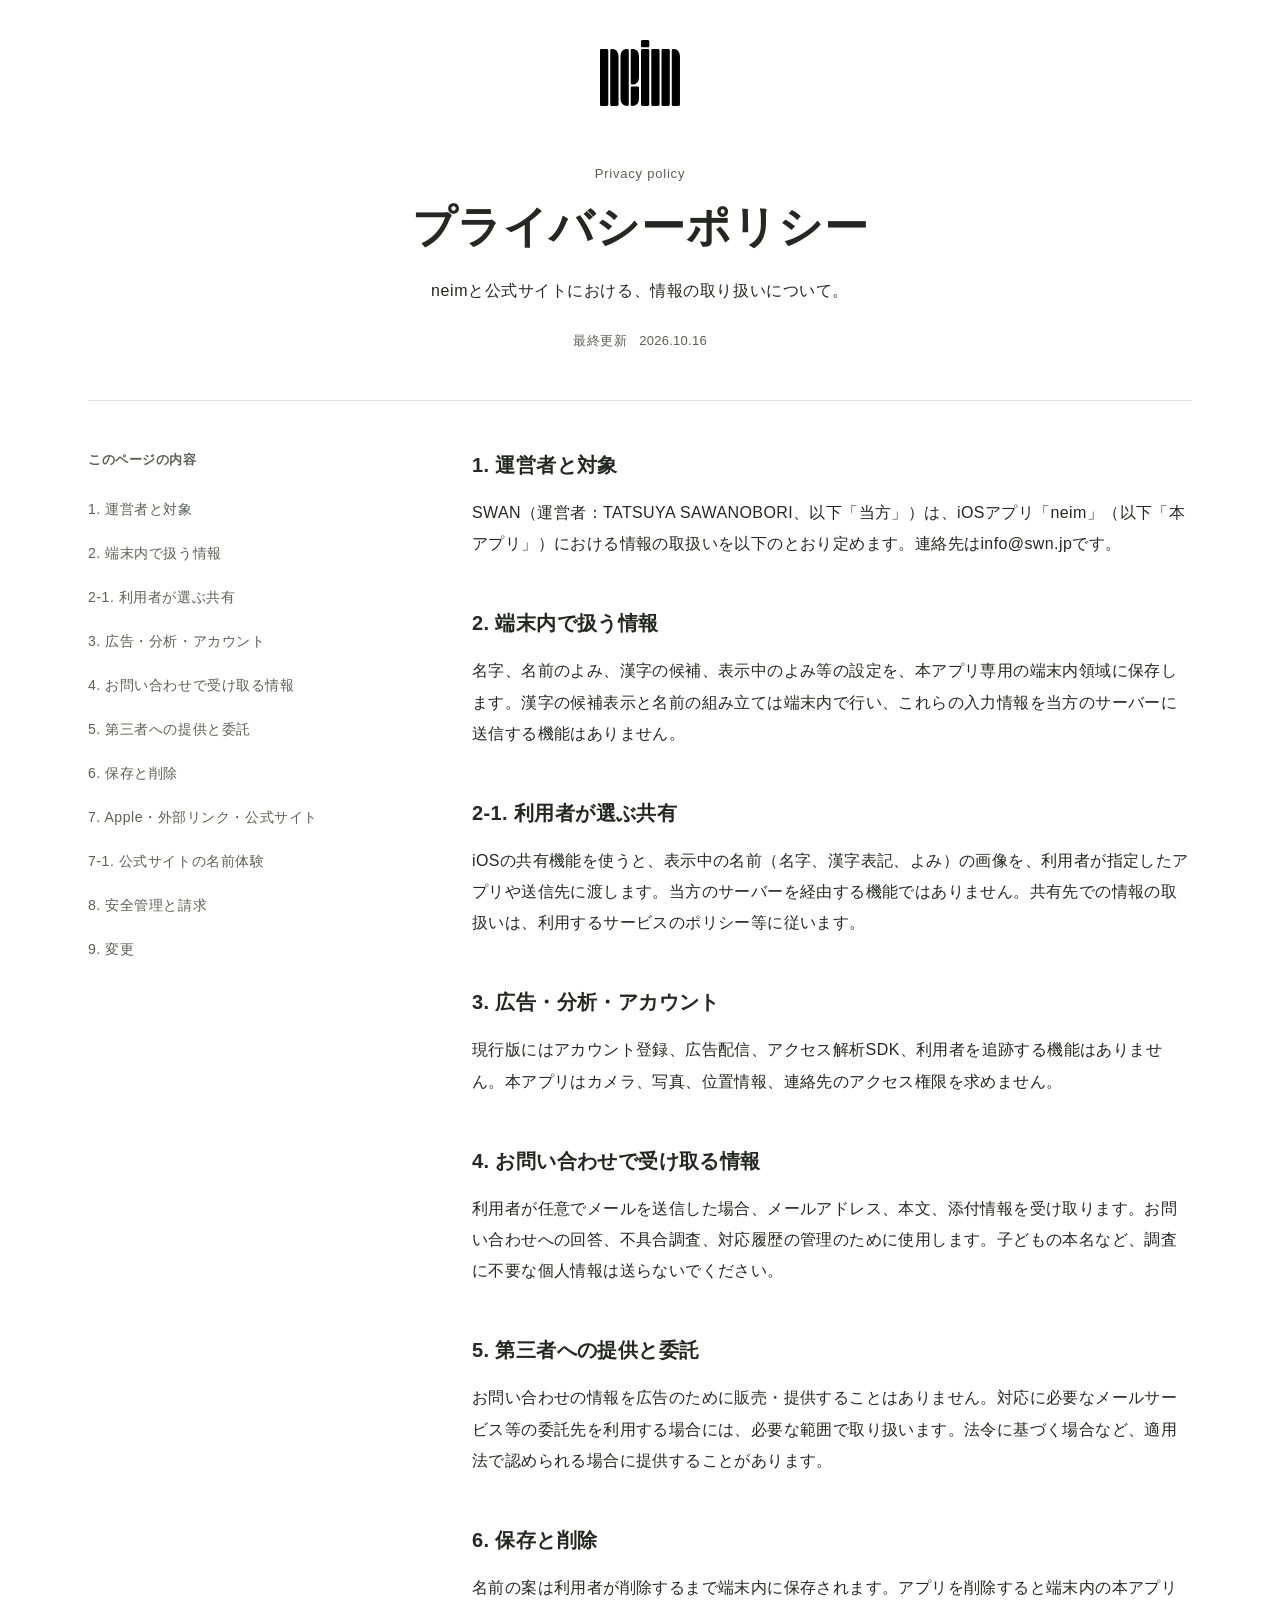
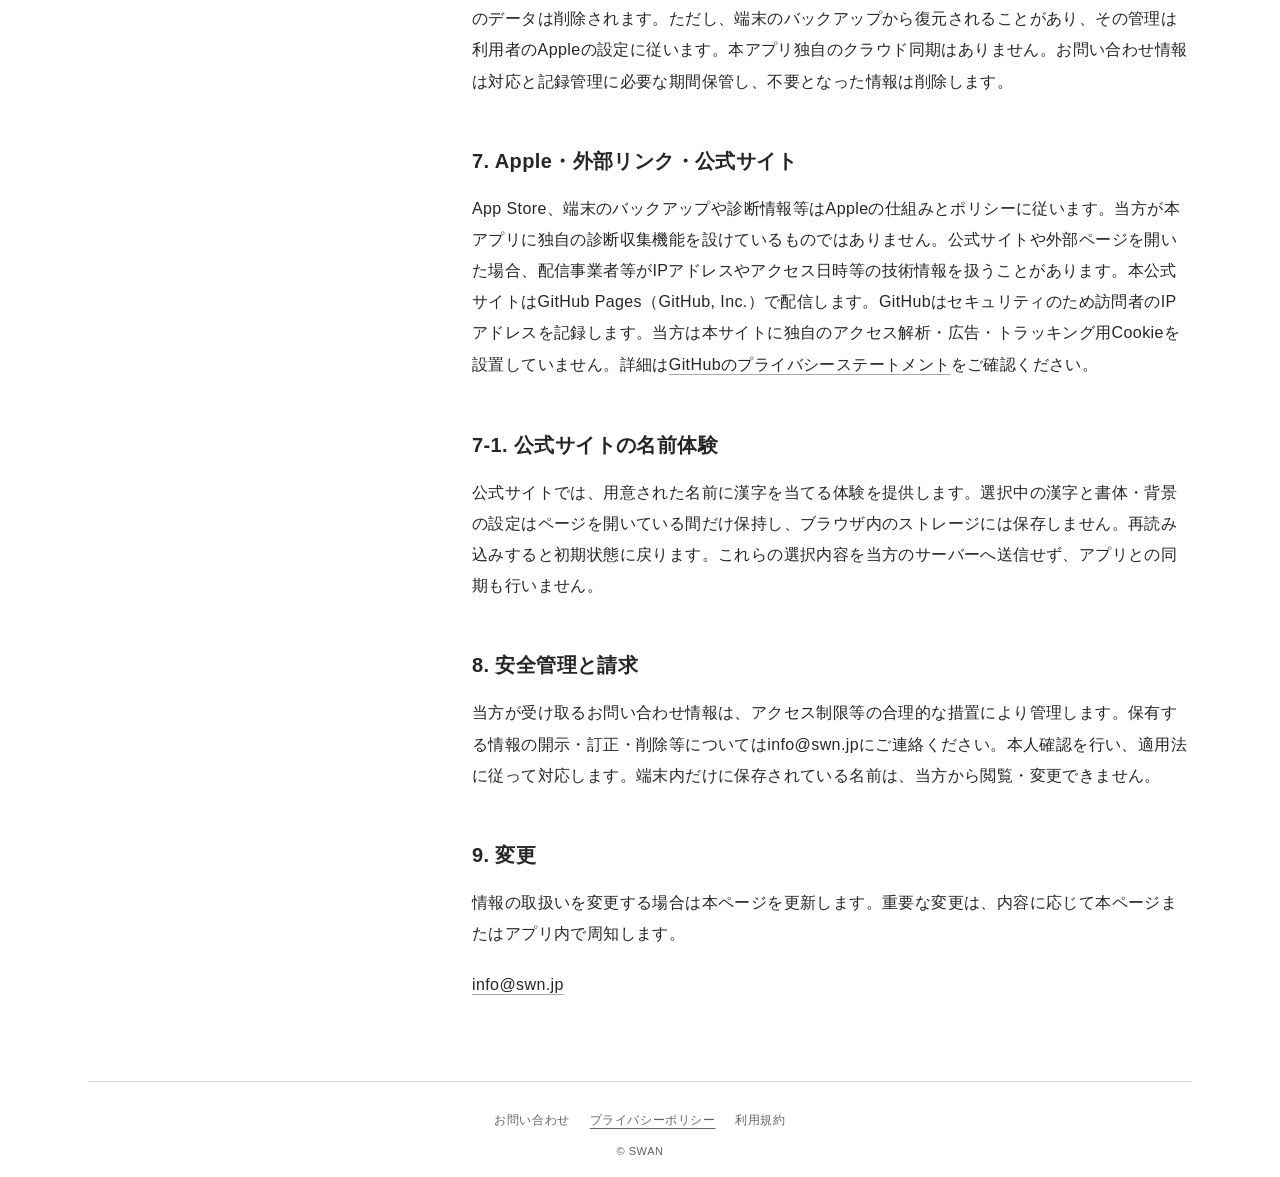
==== privacy/index.html @ 334d3fa2 "Add og:url and og:site_name" ====
<!DOCTYPE html><html lang="ja"> <head><meta charset="utf-8"><meta name="viewport" content="width=device-width, initial-scale=1, viewport-fit=cover"><meta name="theme-color" content="#fff"><meta name="description" content="neimと公式サイトにおける、情報の取り扱いについて。"><meta property="og:title" content="プライバシーポリシー ・ neim"><meta property="og:description" content="neimと公式サイトにおける、情報の取り扱いについて。"><meta property="og:image" content="https://neim.swn.jp/ogp/neim-gradient-20261016-v2.png"><meta property="og:type" content="website"><meta property="og:url" content="https://neim.swn.jp/privacy/"><meta property="og:site_name" content="neim"><meta property="og:image:width" content="1200"><meta property="og:image:height" content="630"><meta property="og:image:alt" content="neim アイコン"><meta name="twitter:card" content="summary_large_image"><meta name="twitter:title" content="プライバシーポリシー ・ neim"><meta name="twitter:description" content="neimと公式サイトにおける、情報の取り扱いについて。"><meta name="twitter:image" content="https://neim.swn.jp/ogp/neim-gradient-20261016-v2.png"><link rel="icon" href="/icons/neim-black-favicon-32.png" type="image/png"><link rel="icon" href="/icons/neim.svg" type="image/svg+xml"><link rel="apple-touch-icon" href="/icons/neim-black-apple-touch-180.png"><link rel="canonical" href="https://neim.swn.jp/privacy/"><title>プライバシーポリシー ・ neim</title><link rel="stylesheet" href="/_astro/Base._KjIJRC7.css"><link rel="stylesheet" href="/_astro/Legal.slyPzhbi.css"></head> <body> <header class="site-header" data-astro-cid-os773jta> <a class="brand" href="/" aria-label="neim ホーム" data-astro-cid-os773jta> <img src="/icons/neim.svg" alt="" width="809" height="662" data-astro-cid-os773jta> </a>  </header> <script type="module">const e=document.querySelector("[data-site-menu]");if(e){let i=function(){r++,n?.cancel(),a=!1,e.open=!0,l()||(n=s.animate([{opacity:0,transform:"translateY(-6px)"},{opacity:1,transform:"translateY(0)"}],{duration:160,easing:"cubic-bezier(.42,0,.58,1)"}))};const c=e.querySelector("summary"),s=e.querySelector(".menu-links"),l=()=>matchMedia("(prefers-reduced-motion: reduce)").matches;let r=0,n=null,a=!1;async function o(t=!1){if(!e.open||a)return;const u=++r;if(a=!0,n?.cancel(),l()||(n=s.animate([{opacity:1,transform:"translateY(0)"},{opacity:0,transform:"translateY(-6px)"}],{duration:160,easing:"cubic-bezier(.42,0,.58,1)",fill:"forwards"}),await n.finished.catch(()=>{})),u!==r)return;const f=t&&e.contains(document.activeElement);e.open=!1,n?.cancel(),n=null,a=!1,f&&c.focus({preventScroll:!0})}c.addEventListener("click",t=>{t.preventDefault(),e.open&&!a?o():i()}),document.addEventListener("pointerdown",t=>{e.contains(t.target)||o()}),document.addEventListener("keydown",t=>{t.key==="Escape"&&e.open&&(t.preventDefault(),o(!0))}),e.addEventListener("focusout",t=>{t.relatedTarget&&!e.contains(t.relatedTarget)&&o()});const d=()=>{location.hash==="#contact"&&i()};d(),window.addEventListener("hashchange",d)}</script>  <main class="document-page" id="page-top" data-astro-cid-sxdiwdj4> <header class="document-heading" data-astro-cid-sxdiwdj4> <p class="page-label" lang="en" data-astro-cid-sxdiwdj4>Privacy policy</p> <h1 data-astro-cid-sxdiwdj4>プライバシーポリシー</h1> <p class="document-description" data-astro-cid-sxdiwdj4>neimと公式サイトにおける、情報の取り扱いについて。</p> <p class="document-date" data-astro-cid-sxdiwdj4>最終更新 <time datetime="2026-10-16" data-astro-cid-sxdiwdj4>2026.10.16</time></p> </header> <div class="document-layout" data-astro-cid-sxdiwdj4> <aside class="desktop-index" data-astro-cid-sxdiwdj4> <nav aria-label="このページの目次" data-astro-cid-sxdiwdj4> <p class="index-label" data-astro-cid-sxdiwdj4>このページの内容</p> <ol data-astro-cid-sxdiwdj4><li data-astro-cid-sxdiwdj4><a href="#section-1" data-astro-cid-sxdiwdj4>1. 運営者と対象</a></li><li data-astro-cid-sxdiwdj4><a href="#section-2" data-astro-cid-sxdiwdj4>2. 端末内で扱う情報</a></li><li data-astro-cid-sxdiwdj4><a href="#section-3" data-astro-cid-sxdiwdj4>2-1. 利用者が選ぶ共有</a></li><li data-astro-cid-sxdiwdj4><a href="#section-4" data-astro-cid-sxdiwdj4>3. 広告・分析・アカウント</a></li><li data-astro-cid-sxdiwdj4><a href="#section-5" data-astro-cid-sxdiwdj4>4. お問い合わせで受け取る情報</a></li><li data-astro-cid-sxdiwdj4><a href="#section-6" data-astro-cid-sxdiwdj4>5. 第三者への提供と委託</a></li><li data-astro-cid-sxdiwdj4><a href="#section-7" data-astro-cid-sxdiwdj4>6. 保存と削除</a></li><li data-astro-cid-sxdiwdj4><a href="#section-8" data-astro-cid-sxdiwdj4>7. Apple・外部リンク・公式サイト</a></li><li data-astro-cid-sxdiwdj4><a href="#section-9" data-astro-cid-sxdiwdj4>7-1. 公式サイトの名前体験</a></li><li data-astro-cid-sxdiwdj4><a href="#section-10" data-astro-cid-sxdiwdj4>8. 安全管理と請求</a></li><li data-astro-cid-sxdiwdj4><a href="#section-11" data-astro-cid-sxdiwdj4>9. 変更</a></li></ol> </nav> </aside> <div class="document-reading" data-astro-cid-sxdiwdj4> <details class="mobile-index" data-astro-cid-sxdiwdj4> <summary data-astro-cid-sxdiwdj4>このページの内容<span aria-hidden="true" data-astro-cid-sxdiwdj4>＋</span></summary> <nav aria-label="このページの目次" data-astro-cid-sxdiwdj4><ol data-astro-cid-sxdiwdj4><li data-astro-cid-sxdiwdj4><a href="#section-1" data-astro-cid-sxdiwdj4>1. 運営者と対象</a></li><li data-astro-cid-sxdiwdj4><a href="#section-2" data-astro-cid-sxdiwdj4>2. 端末内で扱う情報</a></li><li data-astro-cid-sxdiwdj4><a href="#section-3" data-astro-cid-sxdiwdj4>2-1. 利用者が選ぶ共有</a></li><li data-astro-cid-sxdiwdj4><a href="#section-4" data-astro-cid-sxdiwdj4>3. 広告・分析・アカウント</a></li><li data-astro-cid-sxdiwdj4><a href="#section-5" data-astro-cid-sxdiwdj4>4. お問い合わせで受け取る情報</a></li><li data-astro-cid-sxdiwdj4><a href="#section-6" data-astro-cid-sxdiwdj4>5. 第三者への提供と委託</a></li><li data-astro-cid-sxdiwdj4><a href="#section-7" data-astro-cid-sxdiwdj4>6. 保存と削除</a></li><li data-astro-cid-sxdiwdj4><a href="#section-8" data-astro-cid-sxdiwdj4>7. Apple・外部リンク・公式サイト</a></li><li data-astro-cid-sxdiwdj4><a href="#section-9" data-astro-cid-sxdiwdj4>7-1. 公式サイトの名前体験</a></li><li data-astro-cid-sxdiwdj4><a href="#section-10" data-astro-cid-sxdiwdj4>8. 安全管理と請求</a></li><li data-astro-cid-sxdiwdj4><a href="#section-11" data-astro-cid-sxdiwdj4>9. 変更</a></li></ol></nav> </details> <article class="document-content" aria-label="プライバシーポリシー" data-astro-cid-sxdiwdj4> <h2 id="section-1">1. 運営者と対象</h2> <p>SWAN（運営者：TATSUYA SAWANOBORI、以下「当方」）は、iOSアプリ「neim」（以下「本アプリ」）における情報の取扱いを以下のとおり定めます。連絡先はinfo@swn.jpです。</p> <h2 id="section-2">2. 端末内で扱う情報</h2> <p>名字、名前のよみ、漢字の候補、表示中のよみ等の設定を、本アプリ専用の端末内領域に保存します。漢字の候補表示と名前の組み立ては端末内で行い、これらの入力情報を当方のサーバーに送信する機能はありません。</p> <h2 id="section-3">2-1. 利用者が選ぶ共有</h2> <p>iOSの共有機能を使うと、表示中の名前（名字、漢字表記、よみ）の画像を、利用者が指定したアプリや送信先に渡します。当方のサーバーを経由する機能ではありません。共有先での情報の取扱いは、利用するサービスのポリシー等に従います。</p> <h2 id="section-4">3. 広告・分析・アカウント</h2> <p>現行版にはアカウント登録、広告配信、アクセス解析SDK、利用者を追跡する機能はありません。本アプリはカメラ、写真、位置情報、連絡先のアクセス権限を求めません。</p> <h2 id="section-5">4. お問い合わせで受け取る情報</h2> <p>利用者が任意でメールを送信した場合、メールアドレス、本文、添付情報を受け取ります。お問い合わせへの回答、不具合調査、対応履歴の管理のために使用します。子どもの本名など、調査に不要な個人情報は送らないでください。</p> <h2 id="section-6">5. 第三者への提供と委託</h2> <p>お問い合わせの情報を広告のために販売・提供することはありません。対応に必要なメールサービス等の委託先を利用する場合には、必要な範囲で取り扱います。法令に基づく場合など、適用法で認められる場合に提供することがあります。</p> <h2 id="section-7">6. 保存と削除</h2> <p>名前の案は利用者が削除するまで端末内に保存されます。アプリを削除すると端末内の本アプリのデータは削除されます。ただし、端末のバックアップから復元されることがあり、その管理は利用者のAppleの設定に従います。本アプリ独自のクラウド同期はありません。お問い合わせ情報は対応と記録管理に必要な期間保管し、不要となった情報は削除します。</p> <h2 id="section-8">7. Apple・外部リンク・公式サイト</h2> <p>App Store、端末のバックアップや診断情報等はAppleの仕組みとポリシーに従います。当方が本アプリに独自の診断収集機能を設けているものではありません。公式サイトや外部ページを開いた場合、配信事業者等がIPアドレスやアクセス日時等の技術情報を扱うことがあります。本公式サイトはGitHub Pages（GitHub, Inc.）で配信します。GitHubはセキュリティのため訪問者のIPアドレスを記録します。当方は本サイトに独自のアクセス解析・広告・トラッキング用Cookieを設置していません。詳細は<a href="https://docs.github.com/en/site-policy/privacy-policies/github-general-privacy-statement">GitHubのプライバシーステートメント</a>をご確認ください。</p> <h2 id="section-9">7-1. 公式サイトの名前体験</h2> <p>公式サイトでは、用意された名前に漢字を当てる体験を提供します。選択中の漢字と書体・背景の設定はページを開いている間だけ保持し、ブラウザ内のストレージには保存しません。再読み込みすると初期状態に戻ります。これらの選択内容を当方のサーバーへ送信せず、アプリとの同期も行いません。</p> <h2 id="section-10">8. 安全管理と請求</h2> <p>当方が受け取るお問い合わせ情報は、アクセス制限等の合理的な措置により管理します。保有する情報の開示・訂正・削除等についてはinfo@swn.jpにご連絡ください。本人確認を行い、適用法に従って対応します。端末内だけに保存されている名前は、当方から閲覧・変更できません。</p> <h2 id="section-11">9. 変更</h2> <p>情報の取扱いを変更する場合は本ページを更新します。重要な変更は、内容に応じて本ページまたはアプリ内で周知します。</p> <p><a href="mailto:info@swn.jp">info@swn.jp</a></p> </article> </div> </div> </main>  <footer class="site-footer" data-astro-cid-3jjl35kl><nav aria-label="サイト情報" data-astro-cid-3jjl35kl><a id="contact" href="mailto:info@swn.jp?subject=neim" data-astro-cid-3jjl35kl>お問い合わせ</a><a href="/privacy/" aria-current="page" data-astro-cid-3jjl35kl>プライバシーポリシー</a><a href="/terms/" data-astro-cid-3jjl35kl>利用規約</a></nav><p data-astro-cid-3jjl35kl>© SWAN</p></footer> </body></html>
---- _astro/Base._KjIJRC7.css ----
:root{--ink: #242723;--ink-soft: #242723;--ink-light: #62655e;--line: #898d82;--line-soft: #dedfd5;--paper: #fff;--paper-2: #eef2ff;--paper-3: #e3e6ef;--accent-red: #414e3d;--font-jp: "Hiragino Sans", "Yu Gothic", Meiryo, sans-serif;--font-mono: ui-monospace, "SFMono-Regular", Menlo, Consolas, monospace;--space-xs: 6px;--space-sm: 10px;--space-md: 14px;--space-lg: 20px;--space-xl: 28px;--radius-sm: 8px;--radius-card: 24px;--radius-sheet: 24px;--border-hard: 1px;--border-soft: 1px;--tracking-jp: .035em;--tracking-jp-l: .2em}*{box-sizing:border-box}html{--app-height: 100vh;--safe-top: env(safe-area-inset-top, 0px);--safe-bottom: env(safe-area-inset-bottom, 0px);--safe-left: env(safe-area-inset-left, 0px);--safe-right: env(safe-area-inset-right, 0px);font-family:var(--font-jp);color:var(--ink);background:var(--paper);-webkit-font-smoothing:antialiased;-moz-osx-font-smoothing:grayscale}@supports (height:100svh){html{--app-height:100svh}}@supports (height:100dvh){html{--app-height:100dvh}}html:has(.name-experience){background:var(--najimu-background,#fff) fixed;background-color:var(--najimu-base,#fff)}body:has(.name-experience){background-color:var(--najimu-base,#fff)}html:has(.document-page){background:#fff}body:has(.document-page){padding:var(--safe-top) var(--safe-right) var(--safe-bottom) var(--safe-left)}body{margin:0;line-height:1.7;letter-spacing:var(--tracking-jp)}a{color:var(--ink);text-decoration:none;border-bottom:1px solid var(--line-soft)}a:hover{border-bottom-color:var(--accent-red)}h1,h2,h3{font-weight:700;letter-spacing:var(--tracking-jp);margin:0 0 var(--space-md)}img{max-width:100%;height:auto;display:block}.container{max-width:1184px;margin:0 auto;padding:var(--space-xl) 40px}.container-narrow{max-width:680px}.jp-vertical{writing-mode:vertical-rl;letter-spacing:var(--tracking-jp-l);color:var(--accent-red)}:focus-visible{outline:2px solid var(--accent-red);outline-offset:4px}@media(prefers-reduced-motion:reduce){*,*:before,*:after{animation:none!important;transition:none!important}}button{-webkit-tap-highlight-color:transparent}a:hover{color:var(--accent-red)}.sr-only{position:absolute;width:1px;height:1px;padding:0;margin:-1px;overflow:hidden;clip-path:inset(50%);white-space:nowrap;border:0}@media(max-width:700px){.container{padding-inline:24px}}body:has(.name-experience[data-inverted=true]) .site-header a,body:has(.name-experience[data-inverted=true]) .site-header .support{color:#fff}body:has(.name-experience[data-inverted=true]) .site-header .brand img{filter:invert(1)}.site-header[data-astro-cid-os773jta]{display:flex;justify-content:center;padding:calc(22px + var(--safe-top)) max(24px,var(--safe-right)) 18px max(24px,var(--safe-left))}.brand[data-astro-cid-os773jta]{display:flex;align-items:center;justify-content:center;min-width:80px;min-height:66px;border:0;transition:opacity .16s cubic-bezier(.42,0,.58,1)}@media(hover:hover)and (pointer:fine){.brand[data-astro-cid-os773jta]:hover{opacity:.65}}.brand[data-astro-cid-os773jta]:active{opacity:.5}.brand[data-astro-cid-os773jta] img[data-astro-cid-os773jta]{display:block;width:80px;height:auto;transition:filter .5s cubic-bezier(.42,0,.58,1)}.site-menu[data-astro-cid-os773jta]{position:absolute;top:calc(32px + var(--safe-top));right:max(24px,var(--safe-right));z-index:1}summary[data-astro-cid-os773jta]{display:flex;justify-content:center;align-items:center;width:44px;height:44px;border:0;border-radius:50%;list-style:none;cursor:pointer;color:#000;background:transparent;-webkit-tap-highlight-color:transparent;touch-action:manipulation;transition:background-color .16s cubic-bezier(.42,0,.58,1),color .16s cubic-bezier(.42,0,.58,1)}summary[data-astro-cid-os773jta]::-webkit-details-marker{display:none}.menu-icon[data-astro-cid-os773jta]{display:block;width:24px;height:24px;fill:currentColor;pointer-events:none}summary[data-astro-cid-os773jta]:focus-visible{outline:2px solid currentColor;outline-offset:3px}.menu-links[data-astro-cid-os773jta]{position:absolute;top:calc(100% + 8px);right:0;display:flex;flex-direction:column;width:min(272px,calc(100vw - 32px));padding:8px;border:1px solid #e8e8e8;border-radius:18px;color:#000;background:#fffffff5;box-shadow:0 8px 24px #0000000d;backdrop-filter:blur(16px)}.site-header[data-astro-cid-os773jta] .site-menu[data-astro-cid-os773jta] a[data-astro-cid-os773jta]{display:flex;align-items:center;min-height:48px;padding:10px 14px;border:0;border-radius:10px;color:#000;font-size:14px;white-space:nowrap;transition:background-color .16s cubic-bezier(.42,0,.58,1)}.menu-links[data-astro-cid-os773jta] a[data-astro-cid-os773jta]:focus-visible{outline:2px solid #000;outline-offset:0}@media(hover:hover)and (pointer:fine){summary[data-astro-cid-os773jta]:hover{background:color-mix(in srgb,currentColor 8%,transparent)}.menu-links[data-astro-cid-os773jta] a[data-astro-cid-os773jta]:hover{background:#00000008}}summary[data-astro-cid-os773jta]:active{background:color-mix(in srgb,currentColor 14%,transparent)}.menu-links[data-astro-cid-os773jta] a[data-astro-cid-os773jta]:active{background:#00000012}body:has(.name-experience[data-inverted=true]) summary[data-astro-cid-os773jta]{color:#fff}@media(prefers-reduced-motion:reduce){.brand[data-astro-cid-os773jta] img[data-astro-cid-os773jta]{transition:none}}@media(min-width:1100px)and (min-height:700px){.site-header[data-astro-cid-os773jta]{padding-top:calc(40px + var(--safe-top))}.site-menu[data-astro-cid-os773jta]{top:calc(50px + var(--safe-top));right:max(40px,var(--safe-right))}}@media(max-width:700px){.brand[data-astro-cid-os773jta] img[data-astro-cid-os773jta]{width:64px}}@media(max-width:700px){.site-header[data-astro-cid-os773jta]{padding-top:calc(18px + var(--safe-top));padding-bottom:14px}.site-menu[data-astro-cid-os773jta]{top:calc(28px + var(--safe-top));right:max(16px,var(--safe-right))}}.site-footer[data-astro-cid-3jjl35kl]{position:relative;padding:8px max(16px,var(--safe-right)) calc(12px + var(--safe-bottom)) max(16px,var(--safe-left));text-align:center}nav[data-astro-cid-3jjl35kl]{display:flex;justify-content:center;align-items:center;flex-wrap:wrap;gap:20px}a[data-astro-cid-3jjl35kl]{display:inline-flex;align-items:center;min-height:44px;border:0;color:var(--ink-light);font-size:12px;white-space:nowrap}a[data-astro-cid-3jjl35kl][aria-current=page]{text-decoration:underline;text-underline-offset:4px}a[data-astro-cid-3jjl35kl]{transition:opacity .16s cubic-bezier(.42,0,.58,1)}@media(hover:hover)and (pointer:fine){a[data-astro-cid-3jjl35kl]:hover{opacity:.65;text-decoration:underline;text-underline-offset:4px}}a[data-astro-cid-3jjl35kl]:active{opacity:.5}.site-footer[data-astro-cid-3jjl35kl]{width:min(1104px,calc(100% - 48px));margin-inline:auto;border-top:1px solid rgb(36 39 35 / .16);padding-block:16px calc(16px + var(--safe-bottom))}p[data-astro-cid-3jjl35kl]{margin:0;font-size:11px;color:var(--ink-light)}body:has(.name-experience[data-inverted=true]) a[data-astro-cid-3jjl35kl]{color:#fff}@media(max-width:700px){nav[data-astro-cid-3jjl35kl]{gap:16px}a[data-astro-cid-3jjl35kl]{font-size:11px}}
---- _astro/Legal.slyPzhbi.css ----
body:has(.document-page){background:#fff}.document-page[data-astro-cid-sxdiwdj4]{--document-line:rgb(36 39 35 / .16);--document-secondary:#5c5f58;width:min(1184px,100%);margin-inline:auto;padding-inline:40px}.document-page[data-astro-cid-sxdiwdj4]{padding-top:40px;padding-bottom:80px}.document-heading[data-astro-cid-sxdiwdj4]{text-align:center;padding-bottom:48px;border-bottom:1px solid var(--document-line)}a[data-astro-cid-sxdiwdj4]{cursor:pointer}.page-label[data-astro-cid-sxdiwdj4]{margin:0 0 12px;font-size:13px;line-height:1.5;letter-spacing:.06em;color:var(--document-secondary)}h1[data-astro-cid-sxdiwdj4]{margin:0;font-size:clamp(20px,5.7vw,44px);line-height:1.4;letter-spacing:.02em;white-space:nowrap}.document-description[data-astro-cid-sxdiwdj4]{margin:20px 0 0;font-size:16px;line-height:1.8}.document-date[data-astro-cid-sxdiwdj4]{display:flex;justify-content:center;align-items:center;gap:12px;margin:24px 0 0;font-size:13px;color:var(--document-secondary)}.document-date[data-astro-cid-sxdiwdj4] time[data-astro-cid-sxdiwdj4]{font-variant-numeric:tabular-nums;letter-spacing:.02em}.document-layout[data-astro-cid-sxdiwdj4]{display:grid;grid-template-columns:minmax(190px,240px) minmax(0,720px);justify-content:space-between;column-gap:64px;padding-top:48px}.desktop-index[data-astro-cid-sxdiwdj4] nav[data-astro-cid-sxdiwdj4]{position:sticky;top:32px}.index-label[data-astro-cid-sxdiwdj4]{margin:0 0 16px;font-size:13px;font-weight:600;color:var(--document-secondary)}ol[data-astro-cid-sxdiwdj4]{padding:0;margin:0;list-style:none}.desktop-index[data-astro-cid-sxdiwdj4] a[data-astro-cid-sxdiwdj4]{display:flex;align-items:center;min-height:44px;padding-block:8px;border:0;font-size:14px;line-height:1.6;color:var(--document-secondary);transition:color .2s ease}.desktop-index[data-astro-cid-sxdiwdj4] a[data-astro-cid-sxdiwdj4]:hover{color:var(--ink);text-decoration:underline;text-underline-offset:5px}.mobile-index[data-astro-cid-sxdiwdj4]{display:none}.document-content[data-astro-cid-sxdiwdj4]{min-width:0;font-size:16px;line-height:1.95;letter-spacing:.025em;overflow-wrap:anywhere}.document-content[data-astro-cid-sxdiwdj4] h2{margin:48px 0 16px;font-size:20px;font-weight:650;line-height:1.6;scroll-margin-top:32px;letter-spacing:.02em}.document-content[data-astro-cid-sxdiwdj4]>h2:first-child,.document-content[data-astro-cid-sxdiwdj4]>div:first-child h2:first-child{margin-top:0}.document-content[data-astro-cid-sxdiwdj4] p{margin:0 0 20px}.document-content[data-astro-cid-sxdiwdj4] p:last-child{margin-bottom:0}.document-content[data-astro-cid-sxdiwdj4] a{text-decoration:underline;text-underline-offset:4px;text-decoration-color:#24272366;border:0;padding-block:12px;line-height:2;box-decoration-break:clone;-webkit-box-decoration-break:clone}.document-content[data-astro-cid-sxdiwdj4] a:hover{text-decoration-color:currentColor}.document-content[data-astro-cid-sxdiwdj4] ul{margin:16px 0 24px;padding-left:1.5em}.document-content[data-astro-cid-sxdiwdj4] li+li{margin-top:8px}@media(max-width:900px){.document-layout[data-astro-cid-sxdiwdj4]{grid-template-columns:minmax(150px,200px) minmax(0,1fr);column-gap:40px}}@media(max-width:700px){.document-page[data-astro-cid-sxdiwdj4]{padding-inline:24px}.document-page[data-astro-cid-sxdiwdj4]{padding-top:16px;padding-bottom:48px}.document-heading[data-astro-cid-sxdiwdj4]{padding-bottom:32px}.document-description[data-astro-cid-sxdiwdj4]{margin-top:16px}.document-date[data-astro-cid-sxdiwdj4]{margin-top:20px}.document-layout[data-astro-cid-sxdiwdj4]{display:block;padding-top:24px}.desktop-index[data-astro-cid-sxdiwdj4]{display:none}.mobile-index[data-astro-cid-sxdiwdj4]{display:block;border-bottom:1px solid var(--document-line);margin-bottom:32px;padding-bottom:8px}.mobile-index[data-astro-cid-sxdiwdj4] summary[data-astro-cid-sxdiwdj4]{display:flex;justify-content:space-between;align-items:center;gap:16px;min-height:48px;padding-bottom:8px;font-size:14px;font-weight:600;list-style:none;cursor:pointer}.mobile-index[data-astro-cid-sxdiwdj4] summary[data-astro-cid-sxdiwdj4]::-webkit-details-marker{display:none}.mobile-index[data-astro-cid-sxdiwdj4] summary[data-astro-cid-sxdiwdj4] span[data-astro-cid-sxdiwdj4]{font-size:20px;font-weight:400;transition:transform .24s cubic-bezier(.2,.8,.2,1)}.mobile-index[data-astro-cid-sxdiwdj4][open] summary[data-astro-cid-sxdiwdj4] span[data-astro-cid-sxdiwdj4]{transform:rotate(45deg)}.mobile-index[data-astro-cid-sxdiwdj4] nav[data-astro-cid-sxdiwdj4]{padding-bottom:12px}.mobile-index[data-astro-cid-sxdiwdj4] a[data-astro-cid-sxdiwdj4]{display:flex;align-items:center;min-height:44px;padding-block:8px;border:0;font-size:14px;line-height:1.6}.document-content[data-astro-cid-sxdiwdj4] h2{margin-top:36px;font-size:19px}}@media(prefers-reduced-motion:reduce){.mobile-index[data-astro-cid-sxdiwdj4] summary[data-astro-cid-sxdiwdj4] span[data-astro-cid-sxdiwdj4],.desktop-index[data-astro-cid-sxdiwdj4] a[data-astro-cid-sxdiwdj4]{transition:none}}
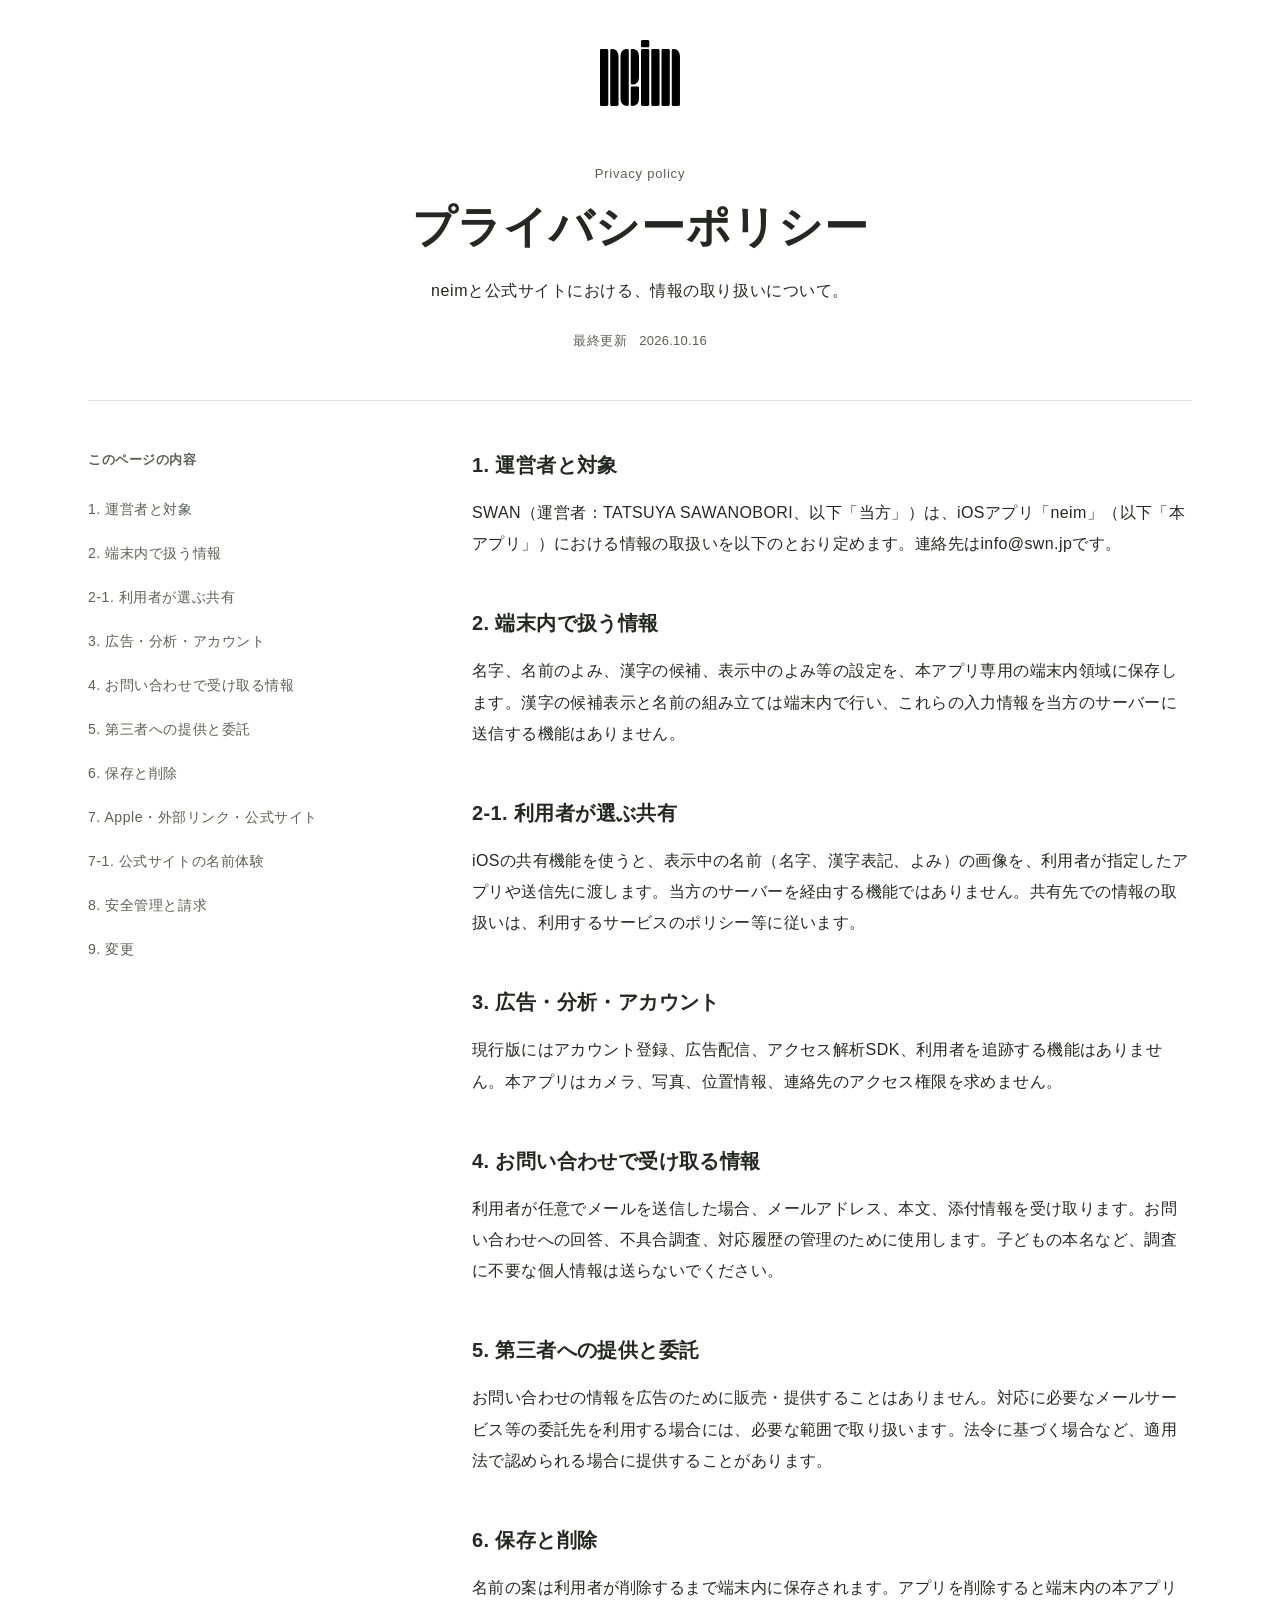
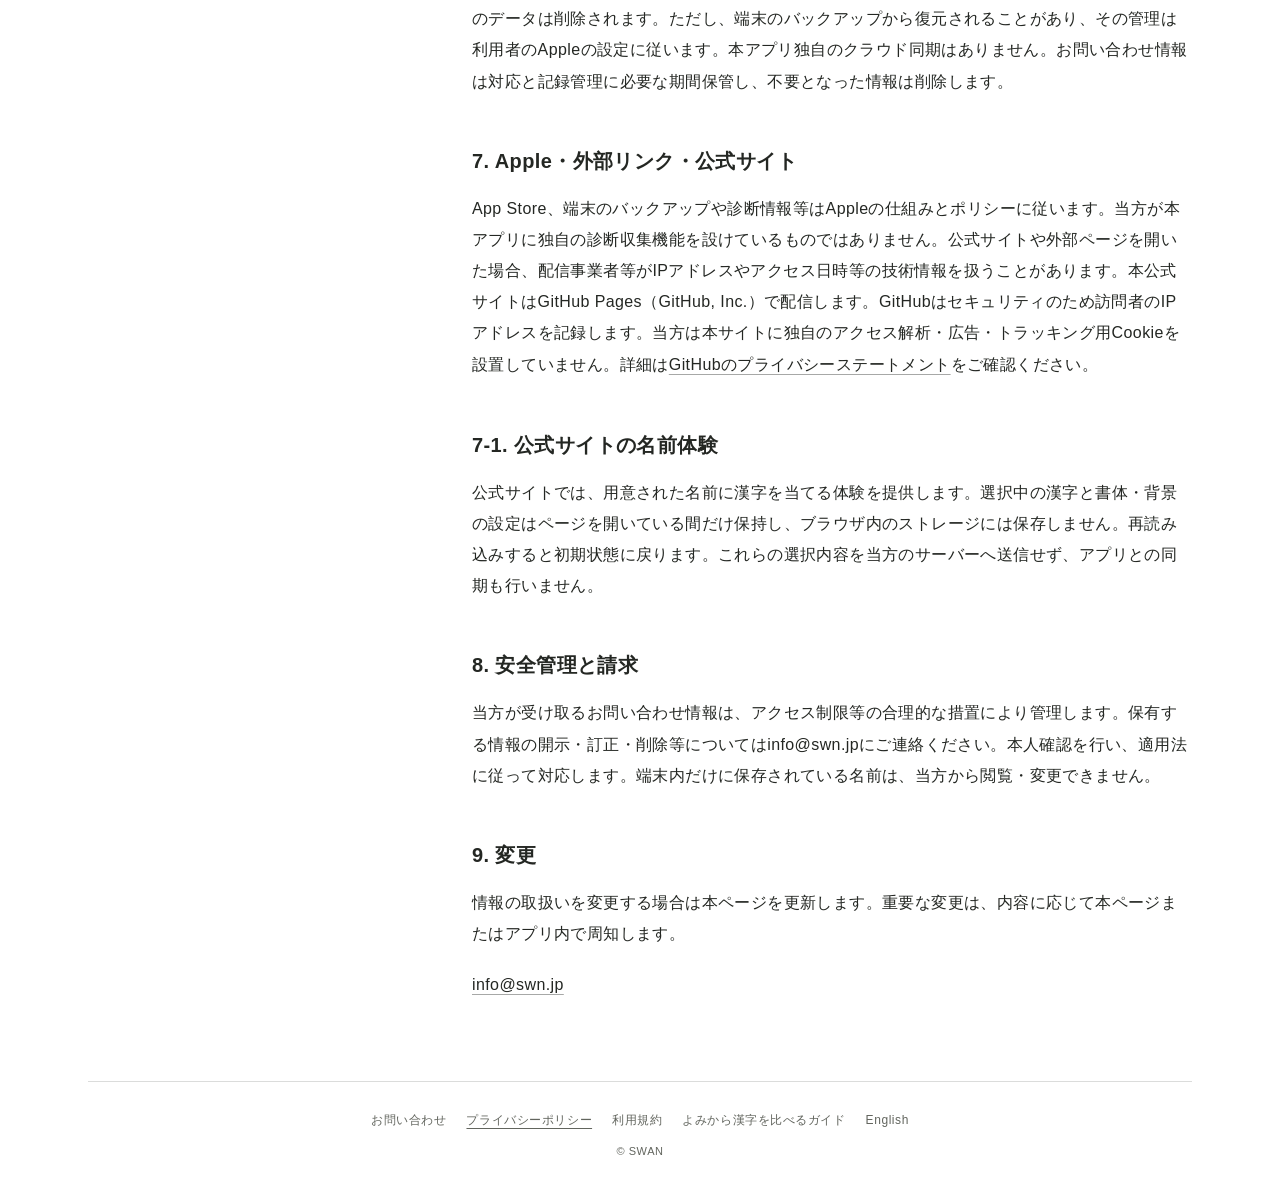
==== commit c7f0a3a2: "Add English site and bilingual kanji comparison guide" ====
--- a/privacy/index.html
+++ b/privacy/index.html
@@ -1 +1 @@
-<!DOCTYPE html><html lang="ja"> <head><meta charset="utf-8"><meta name="viewport" content="width=device-width, initial-scale=1, viewport-fit=cover"><meta name="theme-color" content="#fff"><meta name="description" content="neimと公式サイトにおける、情報の取り扱いについて。"><meta property="og:title" content="プライバシーポリシー ・ neim"><meta property="og:description" content="neimと公式サイトにおける、情報の取り扱いについて。"><meta property="og:image" content="https://neim.swn.jp/ogp/neim-gradient-20261016-v2.png"><meta property="og:type" content="website"><meta property="og:url" content="https://neim.swn.jp/privacy/"><meta property="og:site_name" content="neim"><meta property="og:image:width" content="1200"><meta property="og:image:height" content="630"><meta property="og:image:alt" content="neim アイコン"><meta name="twitter:card" content="summary_large_image"><meta name="twitter:title" content="プライバシーポリシー ・ neim"><meta name="twitter:description" content="neimと公式サイトにおける、情報の取り扱いについて。"><meta name="twitter:image" content="https://neim.swn.jp/ogp/neim-gradient-20261016-v2.png"><link rel="icon" href="/icons/neim-black-favicon-32.png" type="image/png"><link rel="icon" href="/icons/neim.svg" type="image/svg+xml"><link rel="apple-touch-icon" href="/icons/neim-black-apple-touch-180.png"><link rel="canonical" href="https://neim.swn.jp/privacy/"><title>プライバシーポリシー ・ neim</title><link rel="stylesheet" href="/_astro/Base._KjIJRC7.css"><link rel="stylesheet" href="/_astro/Legal.slyPzhbi.css"></head> <body> <header class="site-header" data-astro-cid-os773jta> <a class="brand" href="/" aria-label="neim ホーム" data-astro-cid-os773jta> <img src="/icons/neim.svg" alt="" width="809" height="662" data-astro-cid-os773jta> </a>  </header> <script type="module">const e=document.querySelector("[data-site-menu]");if(e){let i=function(){r++,n?.cancel(),a=!1,e.open=!0,l()||(n=s.animate([{opacity:0,transform:"translateY(-6px)"},{opacity:1,transform:"translateY(0)"}],{duration:160,easing:"cubic-bezier(.42,0,.58,1)"}))};const c=e.querySelector("summary"),s=e.querySelector(".menu-links"),l=()=>matchMedia("(prefers-reduced-motion: reduce)").matches;let r=0,n=null,a=!1;async function o(t=!1){if(!e.open||a)return;const u=++r;if(a=!0,n?.cancel(),l()||(n=s.animate([{opacity:1,transform:"translateY(0)"},{opacity:0,transform:"translateY(-6px)"}],{duration:160,easing:"cubic-bezier(.42,0,.58,1)",fill:"forwards"}),await n.finished.catch(()=>{})),u!==r)return;const f=t&&e.contains(document.activeElement);e.open=!1,n?.cancel(),n=null,a=!1,f&&c.focus({preventScroll:!0})}c.addEventListener("click",t=>{t.preventDefault(),e.open&&!a?o():i()}),document.addEventListener("pointerdown",t=>{e.contains(t.target)||o()}),document.addEventListener("keydown",t=>{t.key==="Escape"&&e.open&&(t.preventDefault(),o(!0))}),e.addEventListener("focusout",t=>{t.relatedTarget&&!e.contains(t.relatedTarget)&&o()});const d=()=>{location.hash==="#contact"&&i()};d(),window.addEventListener("hashchange",d)}</script>  <main class="document-page" id="page-top" data-astro-cid-sxdiwdj4> <header class="document-heading" data-astro-cid-sxdiwdj4> <p class="page-label" lang="en" data-astro-cid-sxdiwdj4>Privacy policy</p> <h1 data-astro-cid-sxdiwdj4>プライバシーポリシー</h1> <p class="document-description" data-astro-cid-sxdiwdj4>neimと公式サイトにおける、情報の取り扱いについて。</p> <p class="document-date" data-astro-cid-sxdiwdj4>最終更新 <time datetime="2026-10-16" data-astro-cid-sxdiwdj4>2026.10.16</time></p> </header> <div class="document-layout" data-astro-cid-sxdiwdj4> <aside class="desktop-index" data-astro-cid-sxdiwdj4> <nav aria-label="このページの目次" data-astro-cid-sxdiwdj4> <p class="index-label" data-astro-cid-sxdiwdj4>このページの内容</p> <ol data-astro-cid-sxdiwdj4><li data-astro-cid-sxdiwdj4><a href="#section-1" data-astro-cid-sxdiwdj4>1. 運営者と対象</a></li><li data-astro-cid-sxdiwdj4><a href="#section-2" data-astro-cid-sxdiwdj4>2. 端末内で扱う情報</a></li><li data-astro-cid-sxdiwdj4><a href="#section-3" data-astro-cid-sxdiwdj4>2-1. 利用者が選ぶ共有</a></li><li data-astro-cid-sxdiwdj4><a href="#section-4" data-astro-cid-sxdiwdj4>3. 広告・分析・アカウント</a></li><li data-astro-cid-sxdiwdj4><a href="#section-5" data-astro-cid-sxdiwdj4>4. お問い合わせで受け取る情報</a></li><li data-astro-cid-sxdiwdj4><a href="#section-6" data-astro-cid-sxdiwdj4>5. 第三者への提供と委託</a></li><li data-astro-cid-sxdiwdj4><a href="#section-7" data-astro-cid-sxdiwdj4>6. 保存と削除</a></li><li data-astro-cid-sxdiwdj4><a href="#section-8" data-astro-cid-sxdiwdj4>7. Apple・外部リンク・公式サイト</a></li><li data-astro-cid-sxdiwdj4><a href="#section-9" data-astro-cid-sxdiwdj4>7-1. 公式サイトの名前体験</a></li><li data-astro-cid-sxdiwdj4><a href="#section-10" data-astro-cid-sxdiwdj4>8. 安全管理と請求</a></li><li data-astro-cid-sxdiwdj4><a href="#section-11" data-astro-cid-sxdiwdj4>9. 変更</a></li></ol> </nav> </aside> <div class="document-reading" data-astro-cid-sxdiwdj4> <details class="mobile-index" data-astro-cid-sxdiwdj4> <summary data-astro-cid-sxdiwdj4>このページの内容<span aria-hidden="true" data-astro-cid-sxdiwdj4>＋</span></summary> <nav aria-label="このページの目次" data-astro-cid-sxdiwdj4><ol data-astro-cid-sxdiwdj4><li data-astro-cid-sxdiwdj4><a href="#section-1" data-astro-cid-sxdiwdj4>1. 運営者と対象</a></li><li data-astro-cid-sxdiwdj4><a href="#section-2" data-astro-cid-sxdiwdj4>2. 端末内で扱う情報</a></li><li data-astro-cid-sxdiwdj4><a href="#section-3" data-astro-cid-sxdiwdj4>2-1. 利用者が選ぶ共有</a></li><li data-astro-cid-sxdiwdj4><a href="#section-4" data-astro-cid-sxdiwdj4>3. 広告・分析・アカウント</a></li><li data-astro-cid-sxdiwdj4><a href="#section-5" data-astro-cid-sxdiwdj4>4. お問い合わせで受け取る情報</a></li><li data-astro-cid-sxdiwdj4><a href="#section-6" data-astro-cid-sxdiwdj4>5. 第三者への提供と委託</a></li><li data-astro-cid-sxdiwdj4><a href="#section-7" data-astro-cid-sxdiwdj4>6. 保存と削除</a></li><li data-astro-cid-sxdiwdj4><a href="#section-8" data-astro-cid-sxdiwdj4>7. Apple・外部リンク・公式サイト</a></li><li data-astro-cid-sxdiwdj4><a href="#section-9" data-astro-cid-sxdiwdj4>7-1. 公式サイトの名前体験</a></li><li data-astro-cid-sxdiwdj4><a href="#section-10" data-astro-cid-sxdiwdj4>8. 安全管理と請求</a></li><li data-astro-cid-sxdiwdj4><a href="#section-11" data-astro-cid-sxdiwdj4>9. 変更</a></li></ol></nav> </details> <article class="document-content" aria-label="プライバシーポリシー" data-astro-cid-sxdiwdj4> <h2 id="section-1">1. 運営者と対象</h2> <p>SWAN（運営者：TATSUYA SAWANOBORI、以下「当方」）は、iOSアプリ「neim」（以下「本アプリ」）における情報の取扱いを以下のとおり定めます。連絡先はinfo@swn.jpです。</p> <h2 id="section-2">2. 端末内で扱う情報</h2> <p>名字、名前のよみ、漢字の候補、表示中のよみ等の設定を、本アプリ専用の端末内領域に保存します。漢字の候補表示と名前の組み立ては端末内で行い、これらの入力情報を当方のサーバーに送信する機能はありません。</p> <h2 id="section-3">2-1. 利用者が選ぶ共有</h2> <p>iOSの共有機能を使うと、表示中の名前（名字、漢字表記、よみ）の画像を、利用者が指定したアプリや送信先に渡します。当方のサーバーを経由する機能ではありません。共有先での情報の取扱いは、利用するサービスのポリシー等に従います。</p> <h2 id="section-4">3. 広告・分析・アカウント</h2> <p>現行版にはアカウント登録、広告配信、アクセス解析SDK、利用者を追跡する機能はありません。本アプリはカメラ、写真、位置情報、連絡先のアクセス権限を求めません。</p> <h2 id="section-5">4. お問い合わせで受け取る情報</h2> <p>利用者が任意でメールを送信した場合、メールアドレス、本文、添付情報を受け取ります。お問い合わせへの回答、不具合調査、対応履歴の管理のために使用します。子どもの本名など、調査に不要な個人情報は送らないでください。</p> <h2 id="section-6">5. 第三者への提供と委託</h2> <p>お問い合わせの情報を広告のために販売・提供することはありません。対応に必要なメールサービス等の委託先を利用する場合には、必要な範囲で取り扱います。法令に基づく場合など、適用法で認められる場合に提供することがあります。</p> <h2 id="section-7">6. 保存と削除</h2> <p>名前の案は利用者が削除するまで端末内に保存されます。アプリを削除すると端末内の本アプリのデータは削除されます。ただし、端末のバックアップから復元されることがあり、その管理は利用者のAppleの設定に従います。本アプリ独自のクラウド同期はありません。お問い合わせ情報は対応と記録管理に必要な期間保管し、不要となった情報は削除します。</p> <h2 id="section-8">7. Apple・外部リンク・公式サイト</h2> <p>App Store、端末のバックアップや診断情報等はAppleの仕組みとポリシーに従います。当方が本アプリに独自の診断収集機能を設けているものではありません。公式サイトや外部ページを開いた場合、配信事業者等がIPアドレスやアクセス日時等の技術情報を扱うことがあります。本公式サイトはGitHub Pages（GitHub, Inc.）で配信します。GitHubはセキュリティのため訪問者のIPアドレスを記録します。当方は本サイトに独自のアクセス解析・広告・トラッキング用Cookieを設置していません。詳細は<a href="https://docs.github.com/en/site-policy/privacy-policies/github-general-privacy-statement">GitHubのプライバシーステートメント</a>をご確認ください。</p> <h2 id="section-9">7-1. 公式サイトの名前体験</h2> <p>公式サイトでは、用意された名前に漢字を当てる体験を提供します。選択中の漢字と書体・背景の設定はページを開いている間だけ保持し、ブラウザ内のストレージには保存しません。再読み込みすると初期状態に戻ります。これらの選択内容を当方のサーバーへ送信せず、アプリとの同期も行いません。</p> <h2 id="section-10">8. 安全管理と請求</h2> <p>当方が受け取るお問い合わせ情報は、アクセス制限等の合理的な措置により管理します。保有する情報の開示・訂正・削除等についてはinfo@swn.jpにご連絡ください。本人確認を行い、適用法に従って対応します。端末内だけに保存されている名前は、当方から閲覧・変更できません。</p> <h2 id="section-11">9. 変更</h2> <p>情報の取扱いを変更する場合は本ページを更新します。重要な変更は、内容に応じて本ページまたはアプリ内で周知します。</p> <p><a href="mailto:info@swn.jp">info@swn.jp</a></p> </article> </div> </div> </main>  <footer class="site-footer" data-astro-cid-3jjl35kl><nav aria-label="サイト情報" data-astro-cid-3jjl35kl><a id="contact" href="mailto:info@swn.jp?subject=neim" data-astro-cid-3jjl35kl>お問い合わせ</a><a href="/privacy/" aria-current="page" data-astro-cid-3jjl35kl>プライバシーポリシー</a><a href="/terms/" data-astro-cid-3jjl35kl>利用規約</a></nav><p data-astro-cid-3jjl35kl>© SWAN</p></footer> </body></html>+<!DOCTYPE html><html lang="ja"> <head><meta charset="utf-8"><meta name="viewport" content="width=device-width, initial-scale=1, viewport-fit=cover"><meta name="theme-color" content="#fff"><meta name="description" content="neimと公式サイトにおける、情報の取り扱いについて。"><meta property="og:title" content="プライバシーポリシー ・ neim"><meta property="og:description" content="neimと公式サイトにおける、情報の取り扱いについて。"><meta property="og:image" content="https://neim.swn.jp/ogp/neim-og-free-v2-20261020.png"><meta property="og:type" content="website"><meta property="og:url" content="https://neim.swn.jp/privacy/"><meta property="og:site_name" content="neim"><meta property="og:image:width" content="1200"><meta property="og:image:height" content="630"><meta property="og:image:alt" content="neim 赤ちゃんの名前がしっくりくるアプリ 完全無料"><meta name="twitter:card" content="summary_large_image"><meta name="twitter:title" content="プライバシーポリシー ・ neim"><meta name="twitter:description" content="neimと公式サイトにおける、情報の取り扱いについて。"><meta name="twitter:image" content="https://neim.swn.jp/ogp/neim-og-free-v2-20261020.png"><link rel="icon" href="/icons/neim-black-favicon-32.png" type="image/png"><link rel="icon" href="/icons/neim.svg" type="image/svg+xml"><link rel="apple-touch-icon" href="/icons/neim-black-apple-touch-180.png"><link rel="canonical" href="https://neim.swn.jp/privacy/"><link rel="alternate" hreflang="ja" href="https://neim.swn.jp/privacy/"><link rel="alternate" hreflang="en" href="https://neim.swn.jp/en/privacy/"><link rel="alternate" hreflang="x-default" href="https://neim.swn.jp/privacy/"><title>プライバシーポリシー ・ neim</title><link rel="stylesheet" href="/_astro/Base._KjIJRC7.css"><link rel="stylesheet" href="/_astro/Legal.C8zB5rL5.css"></head> <body> <header class="site-header" data-astro-cid-os773jta> <a class="brand" href="/" aria-label="neim ホーム" data-astro-cid-os773jta> <img src="/icons/neim.svg" alt="" width="809" height="662" data-astro-cid-os773jta> </a>  </header> <script type="module">const e=document.querySelector("[data-site-menu]");if(e){let i=function(){r++,n?.cancel(),a=!1,e.open=!0,l()||(n=s.animate([{opacity:0,transform:"translateY(-6px)"},{opacity:1,transform:"translateY(0)"}],{duration:160,easing:"cubic-bezier(.42,0,.58,1)"}))};const c=e.querySelector("summary"),s=e.querySelector(".menu-links"),l=()=>matchMedia("(prefers-reduced-motion: reduce)").matches;let r=0,n=null,a=!1;async function o(t=!1){if(!e.open||a)return;const u=++r;if(a=!0,n?.cancel(),l()||(n=s.animate([{opacity:1,transform:"translateY(0)"},{opacity:0,transform:"translateY(-6px)"}],{duration:160,easing:"cubic-bezier(.42,0,.58,1)",fill:"forwards"}),await n.finished.catch(()=>{})),u!==r)return;const f=t&&e.contains(document.activeElement);e.open=!1,n?.cancel(),n=null,a=!1,f&&c.focus({preventScroll:!0})}c.addEventListener("click",t=>{t.preventDefault(),e.open&&!a?o():i()}),document.addEventListener("pointerdown",t=>{e.contains(t.target)||o()}),document.addEventListener("keydown",t=>{t.key==="Escape"&&e.open&&(t.preventDefault(),o(!0))}),e.addEventListener("focusout",t=>{t.relatedTarget&&!e.contains(t.relatedTarget)&&o()});const d=()=>{location.hash==="#contact"&&i()};d(),window.addEventListener("hashchange",d)}</script>  <main class="document-page" id="page-top" data-astro-cid-sxdiwdj4> <header class="document-heading" data-astro-cid-sxdiwdj4> <p class="page-label" lang="en" data-astro-cid-sxdiwdj4>Privacy policy</p> <h1 data-astro-cid-sxdiwdj4>プライバシーポリシー</h1> <p class="document-description" data-astro-cid-sxdiwdj4>neimと公式サイトにおける、情報の取り扱いについて。</p> <p class="document-date" data-astro-cid-sxdiwdj4>最終更新 <time datetime="2026-10-16" data-astro-cid-sxdiwdj4>2026.10.16</time></p> </header> <div class="document-layout" data-astro-cid-sxdiwdj4> <aside class="desktop-index" data-astro-cid-sxdiwdj4> <nav aria-label="このページの目次" data-astro-cid-sxdiwdj4> <p class="index-label" data-astro-cid-sxdiwdj4>このページの内容</p> <ol data-astro-cid-sxdiwdj4><li data-astro-cid-sxdiwdj4><a href="#section-1" data-astro-cid-sxdiwdj4>1. 運営者と対象</a></li><li data-astro-cid-sxdiwdj4><a href="#section-2" data-astro-cid-sxdiwdj4>2. 端末内で扱う情報</a></li><li data-astro-cid-sxdiwdj4><a href="#section-3" data-astro-cid-sxdiwdj4>2-1. 利用者が選ぶ共有</a></li><li data-astro-cid-sxdiwdj4><a href="#section-4" data-astro-cid-sxdiwdj4>3. 広告・分析・アカウント</a></li><li data-astro-cid-sxdiwdj4><a href="#section-5" data-astro-cid-sxdiwdj4>4. お問い合わせで受け取る情報</a></li><li data-astro-cid-sxdiwdj4><a href="#section-6" data-astro-cid-sxdiwdj4>5. 第三者への提供と委託</a></li><li data-astro-cid-sxdiwdj4><a href="#section-7" data-astro-cid-sxdiwdj4>6. 保存と削除</a></li><li data-astro-cid-sxdiwdj4><a href="#section-8" data-astro-cid-sxdiwdj4>7. Apple・外部リンク・公式サイト</a></li><li data-astro-cid-sxdiwdj4><a href="#section-9" data-astro-cid-sxdiwdj4>7-1. 公式サイトの名前体験</a></li><li data-astro-cid-sxdiwdj4><a href="#section-10" data-astro-cid-sxdiwdj4>8. 安全管理と請求</a></li><li data-astro-cid-sxdiwdj4><a href="#section-11" data-astro-cid-sxdiwdj4>9. 変更</a></li></ol> </nav> </aside> <div class="document-reading" data-astro-cid-sxdiwdj4> <details class="mobile-index" data-astro-cid-sxdiwdj4> <summary data-astro-cid-sxdiwdj4>このページの内容<span aria-hidden="true" data-astro-cid-sxdiwdj4>＋</span></summary> <nav aria-label="このページの目次" data-astro-cid-sxdiwdj4><ol data-astro-cid-sxdiwdj4><li data-astro-cid-sxdiwdj4><a href="#section-1" data-astro-cid-sxdiwdj4>1. 運営者と対象</a></li><li data-astro-cid-sxdiwdj4><a href="#section-2" data-astro-cid-sxdiwdj4>2. 端末内で扱う情報</a></li><li data-astro-cid-sxdiwdj4><a href="#section-3" data-astro-cid-sxdiwdj4>2-1. 利用者が選ぶ共有</a></li><li data-astro-cid-sxdiwdj4><a href="#section-4" data-astro-cid-sxdiwdj4>3. 広告・分析・アカウント</a></li><li data-astro-cid-sxdiwdj4><a href="#section-5" data-astro-cid-sxdiwdj4>4. お問い合わせで受け取る情報</a></li><li data-astro-cid-sxdiwdj4><a href="#section-6" data-astro-cid-sxdiwdj4>5. 第三者への提供と委託</a></li><li data-astro-cid-sxdiwdj4><a href="#section-7" data-astro-cid-sxdiwdj4>6. 保存と削除</a></li><li data-astro-cid-sxdiwdj4><a href="#section-8" data-astro-cid-sxdiwdj4>7. Apple・外部リンク・公式サイト</a></li><li data-astro-cid-sxdiwdj4><a href="#section-9" data-astro-cid-sxdiwdj4>7-1. 公式サイトの名前体験</a></li><li data-astro-cid-sxdiwdj4><a href="#section-10" data-astro-cid-sxdiwdj4>8. 安全管理と請求</a></li><li data-astro-cid-sxdiwdj4><a href="#section-11" data-astro-cid-sxdiwdj4>9. 変更</a></li></ol></nav> </details> <article class="document-content" aria-label="プライバシーポリシー" data-astro-cid-sxdiwdj4> <h2 id="section-1">1. 運営者と対象</h2> <p>SWAN（運営者：TATSUYA SAWANOBORI、以下「当方」）は、iOSアプリ「neim」（以下「本アプリ」）における情報の取扱いを以下のとおり定めます。連絡先はinfo@swn.jpです。</p> <h2 id="section-2">2. 端末内で扱う情報</h2> <p>名字、名前のよみ、漢字の候補、表示中のよみ等の設定を、本アプリ専用の端末内領域に保存します。漢字の候補表示と名前の組み立ては端末内で行い、これらの入力情報を当方のサーバーに送信する機能はありません。</p> <h2 id="section-3">2-1. 利用者が選ぶ共有</h2> <p>iOSの共有機能を使うと、表示中の名前（名字、漢字表記、よみ）の画像を、利用者が指定したアプリや送信先に渡します。当方のサーバーを経由する機能ではありません。共有先での情報の取扱いは、利用するサービスのポリシー等に従います。</p> <h2 id="section-4">3. 広告・分析・アカウント</h2> <p>現行版にはアカウント登録、広告配信、アクセス解析SDK、利用者を追跡する機能はありません。本アプリはカメラ、写真、位置情報、連絡先のアクセス権限を求めません。</p> <h2 id="section-5">4. お問い合わせで受け取る情報</h2> <p>利用者が任意でメールを送信した場合、メールアドレス、本文、添付情報を受け取ります。お問い合わせへの回答、不具合調査、対応履歴の管理のために使用します。子どもの本名など、調査に不要な個人情報は送らないでください。</p> <h2 id="section-6">5. 第三者への提供と委託</h2> <p>お問い合わせの情報を広告のために販売・提供することはありません。対応に必要なメールサービス等の委託先を利用する場合には、必要な範囲で取り扱います。法令に基づく場合など、適用法で認められる場合に提供することがあります。</p> <h2 id="section-7">6. 保存と削除</h2> <p>名前の案は利用者が削除するまで端末内に保存されます。アプリを削除すると端末内の本アプリのデータは削除されます。ただし、端末のバックアップから復元されることがあり、その管理は利用者のAppleの設定に従います。本アプリ独自のクラウド同期はありません。お問い合わせ情報は対応と記録管理に必要な期間保管し、不要となった情報は削除します。</p> <h2 id="section-8">7. Apple・外部リンク・公式サイト</h2> <p>App Store、端末のバックアップや診断情報等はAppleの仕組みとポリシーに従います。当方が本アプリに独自の診断収集機能を設けているものではありません。公式サイトや外部ページを開いた場合、配信事業者等がIPアドレスやアクセス日時等の技術情報を扱うことがあります。本公式サイトはGitHub Pages（GitHub, Inc.）で配信します。GitHubはセキュリティのため訪問者のIPアドレスを記録します。当方は本サイトに独自のアクセス解析・広告・トラッキング用Cookieを設置していません。詳細は<a href="https://docs.github.com/en/site-policy/privacy-policies/github-general-privacy-statement">GitHubのプライバシーステートメント</a>をご確認ください。</p> <h2 id="section-9">7-1. 公式サイトの名前体験</h2> <p>公式サイトでは、用意された名前に漢字を当てる体験を提供します。選択中の漢字と書体・背景の設定はページを開いている間だけ保持し、ブラウザ内のストレージには保存しません。再読み込みすると初期状態に戻ります。これらの選択内容を当方のサーバーへ送信せず、アプリとの同期も行いません。</p> <h2 id="section-10">8. 安全管理と請求</h2> <p>当方が受け取るお問い合わせ情報は、アクセス制限等の合理的な措置により管理します。保有する情報の開示・訂正・削除等についてはinfo@swn.jpにご連絡ください。本人確認を行い、適用法に従って対応します。端末内だけに保存されている名前は、当方から閲覧・変更できません。</p> <h2 id="section-11">9. 変更</h2> <p>情報の取扱いを変更する場合は本ページを更新します。重要な変更は、内容に応じて本ページまたはアプリ内で周知します。</p> <p><a href="mailto:info@swn.jp">info@swn.jp</a></p> </article> </div> </div> </main>  <footer class="site-footer" data-astro-cid-3jjl35kl><nav aria-label="サイト情報" data-astro-cid-3jjl35kl><a id="contact" href="mailto:info@swn.jp?subject=neim" data-astro-cid-3jjl35kl>お問い合わせ</a><a href="/privacy/" aria-current="page" data-astro-cid-3jjl35kl>プライバシーポリシー</a><a href="/terms/" data-astro-cid-3jjl35kl>利用規約</a><a href="/guides/compare-kanji/" data-astro-cid-3jjl35kl>よみから漢字を比べるガイド</a><a href="/en/privacy/" data-astro-cid-3jjl35kl>English</a></nav><p data-astro-cid-3jjl35kl>© SWAN</p></footer> </body></html>
--- a/_astro/Legal.C8zB5rL5.css
+++ b/_astro/Legal.C8zB5rL5.css
@@ -0,0 +1 @@
+body:has(.document-page){background:#fff}.document-page[data-astro-cid-sxdiwdj4]{--document-line:rgb(36 39 35 / .16);--document-secondary:#5c5f58;width:min(1184px,100%);margin-inline:auto;padding-inline:40px}.document-page[data-astro-cid-sxdiwdj4]{padding-top:40px;padding-bottom:80px}.document-heading[data-astro-cid-sxdiwdj4]{text-align:center;padding-bottom:48px;border-bottom:1px solid var(--document-line)}a[data-astro-cid-sxdiwdj4]{cursor:pointer}.page-label[data-astro-cid-sxdiwdj4]{margin:0 0 12px;font-size:13px;line-height:1.5;letter-spacing:.06em;color:var(--document-secondary)}h1[data-astro-cid-sxdiwdj4]{margin:0;font-size:clamp(20px,5.7vw,44px);line-height:1.4;letter-spacing:.02em;overflow-wrap:anywhere}.document-description[data-astro-cid-sxdiwdj4]{margin:20px 0 0;font-size:16px;line-height:1.8}.document-date[data-astro-cid-sxdiwdj4]{display:flex;justify-content:center;align-items:center;gap:12px;margin:24px 0 0;font-size:13px;color:var(--document-secondary)}.document-date[data-astro-cid-sxdiwdj4] time[data-astro-cid-sxdiwdj4]{font-variant-numeric:tabular-nums;letter-spacing:.02em}.document-layout[data-astro-cid-sxdiwdj4]{display:grid;grid-template-columns:minmax(190px,240px) minmax(0,720px);justify-content:space-between;column-gap:64px;padding-top:48px}.desktop-index[data-astro-cid-sxdiwdj4] nav[data-astro-cid-sxdiwdj4]{position:sticky;top:32px}.index-label[data-astro-cid-sxdiwdj4]{margin:0 0 16px;font-size:13px;font-weight:600;color:var(--document-secondary)}ol[data-astro-cid-sxdiwdj4]{padding:0;margin:0;list-style:none}.desktop-index[data-astro-cid-sxdiwdj4] a[data-astro-cid-sxdiwdj4]{display:flex;align-items:center;min-height:44px;padding-block:8px;border:0;font-size:14px;line-height:1.6;color:var(--document-secondary);transition:color .2s ease}.desktop-index[data-astro-cid-sxdiwdj4] a[data-astro-cid-sxdiwdj4]:hover{color:var(--ink);text-decoration:underline;text-underline-offset:5px}.mobile-index[data-astro-cid-sxdiwdj4]{display:none}.document-content[data-astro-cid-sxdiwdj4]{min-width:0;font-size:16px;line-height:1.95;letter-spacing:.025em;overflow-wrap:anywhere}.document-content[data-astro-cid-sxdiwdj4] h2{margin:48px 0 16px;font-size:20px;font-weight:650;line-height:1.6;scroll-margin-top:32px;letter-spacing:.02em}.document-content[data-astro-cid-sxdiwdj4]>h2:first-child,.document-content[data-astro-cid-sxdiwdj4]>div:first-child h2:first-child{margin-top:0}.document-content[data-astro-cid-sxdiwdj4] p{margin:0 0 20px}.document-content[data-astro-cid-sxdiwdj4] p:last-child{margin-bottom:0}.document-content[data-astro-cid-sxdiwdj4] a{text-decoration:underline;text-underline-offset:4px;text-decoration-color:#24272366;border:0;padding-block:12px;line-height:2;box-decoration-break:clone;-webkit-box-decoration-break:clone}.document-content[data-astro-cid-sxdiwdj4] a:hover{text-decoration-color:currentColor}.document-content[data-astro-cid-sxdiwdj4] ul{margin:16px 0 24px;padding-left:1.5em}.document-content[data-astro-cid-sxdiwdj4] li+li{margin-top:8px}@media(max-width:900px){.document-layout[data-astro-cid-sxdiwdj4]{grid-template-columns:minmax(150px,200px) minmax(0,1fr);column-gap:40px}}@media(max-width:700px){.document-page[data-astro-cid-sxdiwdj4]{padding-inline:24px}.document-page[data-astro-cid-sxdiwdj4]{padding-top:16px;padding-bottom:48px}.document-heading[data-astro-cid-sxdiwdj4]{padding-bottom:32px}.document-description[data-astro-cid-sxdiwdj4]{margin-top:16px}.document-date[data-astro-cid-sxdiwdj4]{margin-top:20px}.document-layout[data-astro-cid-sxdiwdj4]{display:block;padding-top:24px}.desktop-index[data-astro-cid-sxdiwdj4]{display:none}.mobile-index[data-astro-cid-sxdiwdj4]{display:block;border-bottom:1px solid var(--document-line);margin-bottom:32px;padding-bottom:8px}.mobile-index[data-astro-cid-sxdiwdj4] summary[data-astro-cid-sxdiwdj4]{display:flex;justify-content:space-between;align-items:center;gap:16px;min-height:48px;padding-bottom:8px;font-size:14px;font-weight:600;list-style:none;cursor:pointer}.mobile-index[data-astro-cid-sxdiwdj4] summary[data-astro-cid-sxdiwdj4]::-webkit-details-marker{display:none}.mobile-index[data-astro-cid-sxdiwdj4] summary[data-astro-cid-sxdiwdj4] span[data-astro-cid-sxdiwdj4]{font-size:20px;font-weight:400;transition:transform .24s cubic-bezier(.2,.8,.2,1)}.mobile-index[data-astro-cid-sxdiwdj4][open] summary[data-astro-cid-sxdiwdj4] span[data-astro-cid-sxdiwdj4]{transform:rotate(45deg)}.mobile-index[data-astro-cid-sxdiwdj4] nav[data-astro-cid-sxdiwdj4]{padding-bottom:12px}.mobile-index[data-astro-cid-sxdiwdj4] a[data-astro-cid-sxdiwdj4]{display:flex;align-items:center;min-height:44px;padding-block:8px;border:0;font-size:14px;line-height:1.6}.document-content[data-astro-cid-sxdiwdj4] h2{margin-top:36px;font-size:19px}}@media(prefers-reduced-motion:reduce){.mobile-index[data-astro-cid-sxdiwdj4] summary[data-astro-cid-sxdiwdj4] span[data-astro-cid-sxdiwdj4],.desktop-index[data-astro-cid-sxdiwdj4] a[data-astro-cid-sxdiwdj4]{transition:none}}
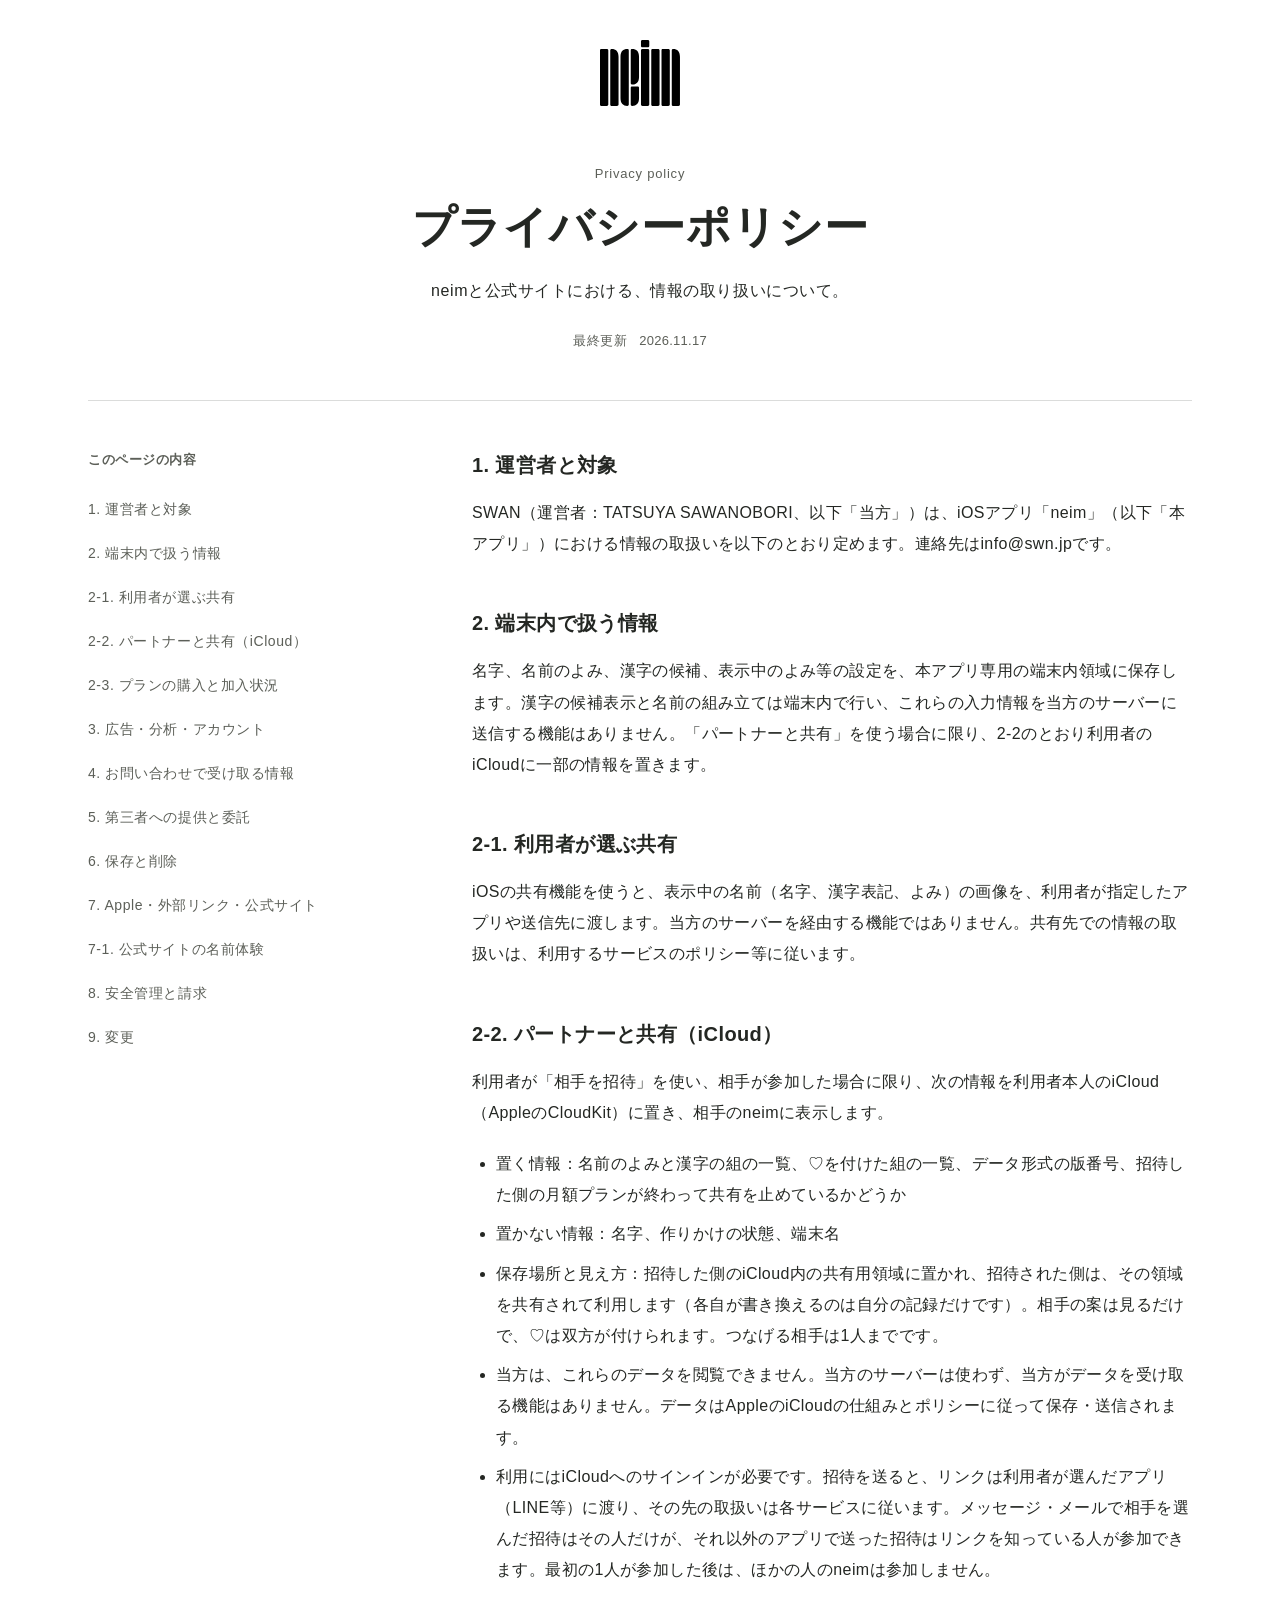
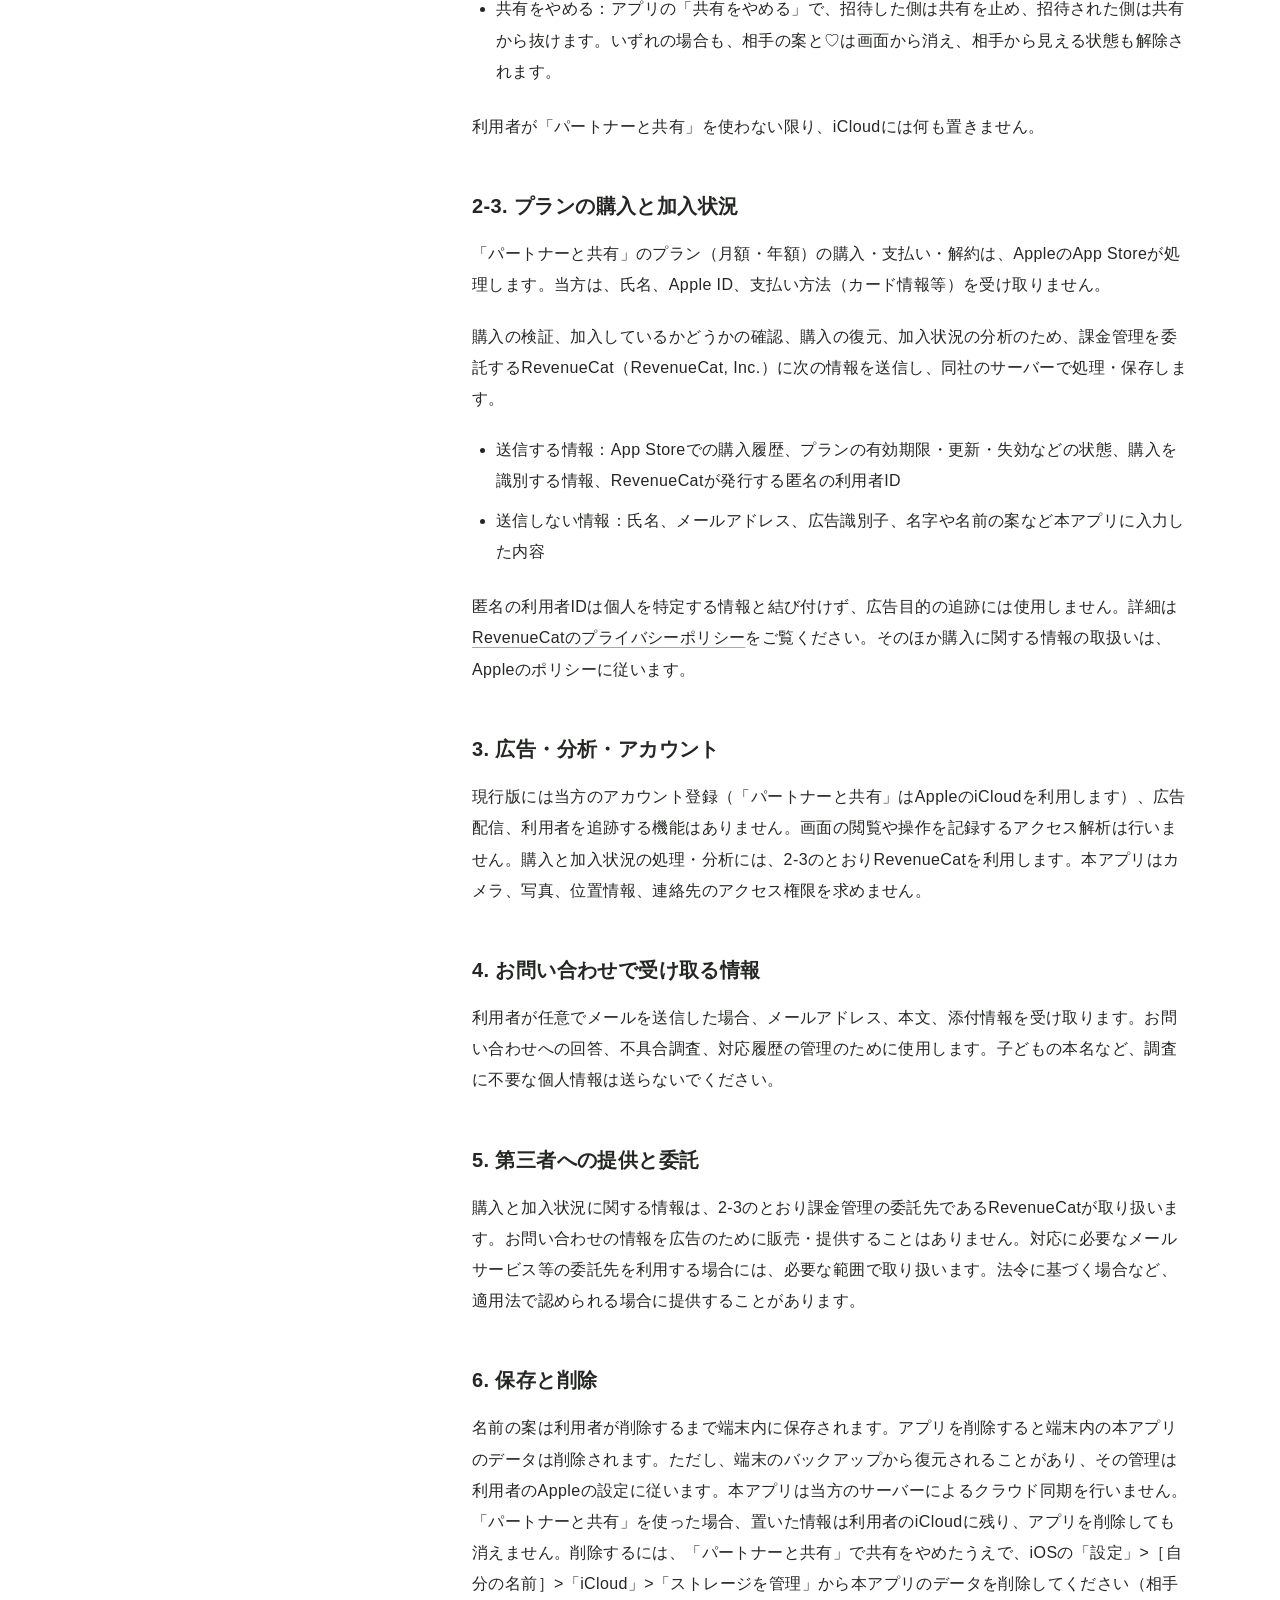
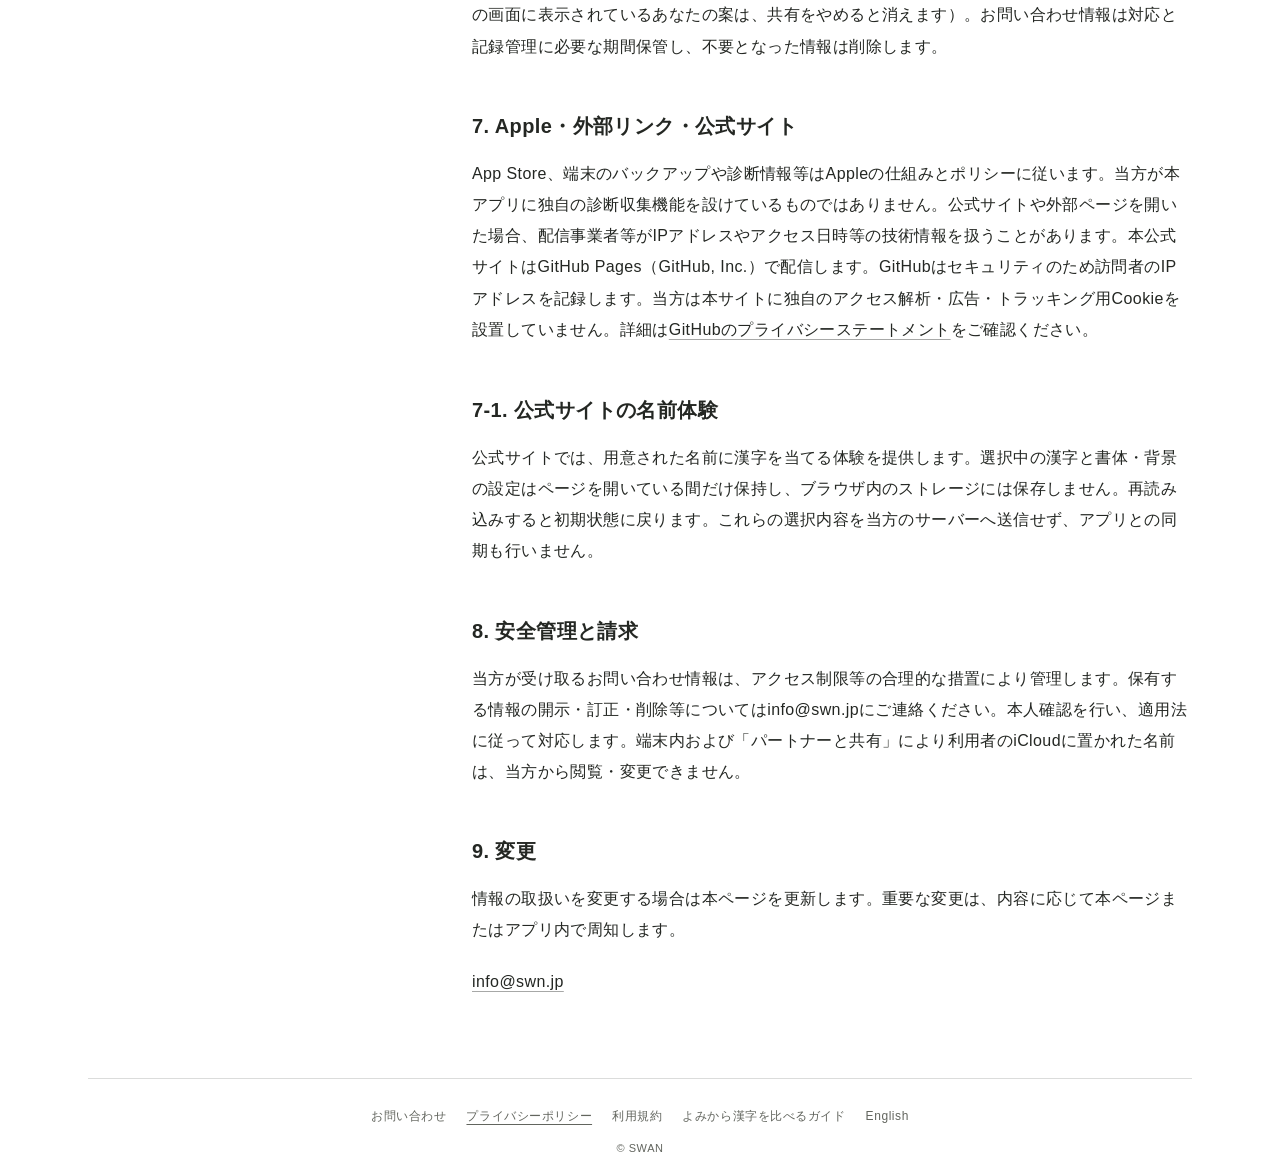
==== commit ca23db27: "Update the privacy policy (Share with Partner, subscription status via RevenueCat) Co-Authored-By: C" ====
--- a/privacy/index.html
+++ b/privacy/index.html
@@ -1 +1 @@
-<!DOCTYPE html><html lang="ja"> <head><meta charset="utf-8"><meta name="viewport" content="width=device-width, initial-scale=1, viewport-fit=cover"><meta name="theme-color" content="#fff"><meta name="description" content="neimと公式サイトにおける、情報の取り扱いについて。"><meta property="og:title" content="プライバシーポリシー ・ neim"><meta property="og:description" content="neimと公式サイトにおける、情報の取り扱いについて。"><meta property="og:image" content="https://neim.swn.jp/ogp/neim-og-free-v2-20261020.png"><meta property="og:type" content="website"><meta property="og:url" content="https://neim.swn.jp/privacy/"><meta property="og:site_name" content="neim"><meta property="og:image:width" content="1200"><meta property="og:image:height" content="630"><meta property="og:image:alt" content="neim 赤ちゃんの名前がしっくりくるアプリ 完全無料"><meta name="twitter:card" content="summary_large_image"><meta name="twitter:title" content="プライバシーポリシー ・ neim"><meta name="twitter:description" content="neimと公式サイトにおける、情報の取り扱いについて。"><meta name="twitter:image" content="https://neim.swn.jp/ogp/neim-og-free-v2-20261020.png"><link rel="icon" href="/icons/neim-black-favicon-32.png" type="image/png"><link rel="icon" href="/icons/neim.svg" type="image/svg+xml"><link rel="apple-touch-icon" href="/icons/neim-black-apple-touch-180.png"><link rel="canonical" href="https://neim.swn.jp/privacy/"><link rel="alternate" hreflang="ja" href="https://neim.swn.jp/privacy/"><link rel="alternate" hreflang="en" href="https://neim.swn.jp/en/privacy/"><link rel="alternate" hreflang="x-default" href="https://neim.swn.jp/privacy/"><title>プライバシーポリシー ・ neim</title><link rel="stylesheet" href="/_astro/Base._KjIJRC7.css"><link rel="stylesheet" href="/_astro/Legal.C8zB5rL5.css"></head> <body> <header class="site-header" data-astro-cid-os773jta> <a class="brand" href="/" aria-label="neim ホーム" data-astro-cid-os773jta> <img src="/icons/neim.svg" alt="" width="809" height="662" data-astro-cid-os773jta> </a>  </header> <script type="module">const e=document.querySelector("[data-site-menu]");if(e){let i=function(){r++,n?.cancel(),a=!1,e.open=!0,l()||(n=s.animate([{opacity:0,transform:"translateY(-6px)"},{opacity:1,transform:"translateY(0)"}],{duration:160,easing:"cubic-bezier(.42,0,.58,1)"}))};const c=e.querySelector("summary"),s=e.querySelector(".menu-links"),l=()=>matchMedia("(prefers-reduced-motion: reduce)").matches;let r=0,n=null,a=!1;async function o(t=!1){if(!e.open||a)return;const u=++r;if(a=!0,n?.cancel(),l()||(n=s.animate([{opacity:1,transform:"translateY(0)"},{opacity:0,transform:"translateY(-6px)"}],{duration:160,easing:"cubic-bezier(.42,0,.58,1)",fill:"forwards"}),await n.finished.catch(()=>{})),u!==r)return;const f=t&&e.contains(document.activeElement);e.open=!1,n?.cancel(),n=null,a=!1,f&&c.focus({preventScroll:!0})}c.addEventListener("click",t=>{t.preventDefault(),e.open&&!a?o():i()}),document.addEventListener("pointerdown",t=>{e.contains(t.target)||o()}),document.addEventListener("keydown",t=>{t.key==="Escape"&&e.open&&(t.preventDefault(),o(!0))}),e.addEventListener("focusout",t=>{t.relatedTarget&&!e.contains(t.relatedTarget)&&o()});const d=()=>{location.hash==="#contact"&&i()};d(),window.addEventListener("hashchange",d)}</script>  <main class="document-page" id="page-top" data-astro-cid-sxdiwdj4> <header class="document-heading" data-astro-cid-sxdiwdj4> <p class="page-label" lang="en" data-astro-cid-sxdiwdj4>Privacy policy</p> <h1 data-astro-cid-sxdiwdj4>プライバシーポリシー</h1> <p class="document-description" data-astro-cid-sxdiwdj4>neimと公式サイトにおける、情報の取り扱いについて。</p> <p class="document-date" data-astro-cid-sxdiwdj4>最終更新 <time datetime="2026-10-16" data-astro-cid-sxdiwdj4>2026.10.16</time></p> </header> <div class="document-layout" data-astro-cid-sxdiwdj4> <aside class="desktop-index" data-astro-cid-sxdiwdj4> <nav aria-label="このページの目次" data-astro-cid-sxdiwdj4> <p class="index-label" data-astro-cid-sxdiwdj4>このページの内容</p> <ol data-astro-cid-sxdiwdj4><li data-astro-cid-sxdiwdj4><a href="#section-1" data-astro-cid-sxdiwdj4>1. 運営者と対象</a></li><li data-astro-cid-sxdiwdj4><a href="#section-2" data-astro-cid-sxdiwdj4>2. 端末内で扱う情報</a></li><li data-astro-cid-sxdiwdj4><a href="#section-3" data-astro-cid-sxdiwdj4>2-1. 利用者が選ぶ共有</a></li><li data-astro-cid-sxdiwdj4><a href="#section-4" data-astro-cid-sxdiwdj4>3. 広告・分析・アカウント</a></li><li data-astro-cid-sxdiwdj4><a href="#section-5" data-astro-cid-sxdiwdj4>4. お問い合わせで受け取る情報</a></li><li data-astro-cid-sxdiwdj4><a href="#section-6" data-astro-cid-sxdiwdj4>5. 第三者への提供と委託</a></li><li data-astro-cid-sxdiwdj4><a href="#section-7" data-astro-cid-sxdiwdj4>6. 保存と削除</a></li><li data-astro-cid-sxdiwdj4><a href="#section-8" data-astro-cid-sxdiwdj4>7. Apple・外部リンク・公式サイト</a></li><li data-astro-cid-sxdiwdj4><a href="#section-9" data-astro-cid-sxdiwdj4>7-1. 公式サイトの名前体験</a></li><li data-astro-cid-sxdiwdj4><a href="#section-10" data-astro-cid-sxdiwdj4>8. 安全管理と請求</a></li><li data-astro-cid-sxdiwdj4><a href="#section-11" data-astro-cid-sxdiwdj4>9. 変更</a></li></ol> </nav> </aside> <div class="document-reading" data-astro-cid-sxdiwdj4> <details class="mobile-index" data-astro-cid-sxdiwdj4> <summary data-astro-cid-sxdiwdj4>このページの内容<span aria-hidden="true" data-astro-cid-sxdiwdj4>＋</span></summary> <nav aria-label="このページの目次" data-astro-cid-sxdiwdj4><ol data-astro-cid-sxdiwdj4><li data-astro-cid-sxdiwdj4><a href="#section-1" data-astro-cid-sxdiwdj4>1. 運営者と対象</a></li><li data-astro-cid-sxdiwdj4><a href="#section-2" data-astro-cid-sxdiwdj4>2. 端末内で扱う情報</a></li><li data-astro-cid-sxdiwdj4><a href="#section-3" data-astro-cid-sxdiwdj4>2-1. 利用者が選ぶ共有</a></li><li data-astro-cid-sxdiwdj4><a href="#section-4" data-astro-cid-sxdiwdj4>3. 広告・分析・アカウント</a></li><li data-astro-cid-sxdiwdj4><a href="#section-5" data-astro-cid-sxdiwdj4>4. お問い合わせで受け取る情報</a></li><li data-astro-cid-sxdiwdj4><a href="#section-6" data-astro-cid-sxdiwdj4>5. 第三者への提供と委託</a></li><li data-astro-cid-sxdiwdj4><a href="#section-7" data-astro-cid-sxdiwdj4>6. 保存と削除</a></li><li data-astro-cid-sxdiwdj4><a href="#section-8" data-astro-cid-sxdiwdj4>7. Apple・外部リンク・公式サイト</a></li><li data-astro-cid-sxdiwdj4><a href="#section-9" data-astro-cid-sxdiwdj4>7-1. 公式サイトの名前体験</a></li><li data-astro-cid-sxdiwdj4><a href="#section-10" data-astro-cid-sxdiwdj4>8. 安全管理と請求</a></li><li data-astro-cid-sxdiwdj4><a href="#section-11" data-astro-cid-sxdiwdj4>9. 変更</a></li></ol></nav> </details> <article class="document-content" aria-label="プライバシーポリシー" data-astro-cid-sxdiwdj4> <h2 id="section-1">1. 運営者と対象</h2> <p>SWAN（運営者：TATSUYA SAWANOBORI、以下「当方」）は、iOSアプリ「neim」（以下「本アプリ」）における情報の取扱いを以下のとおり定めます。連絡先はinfo@swn.jpです。</p> <h2 id="section-2">2. 端末内で扱う情報</h2> <p>名字、名前のよみ、漢字の候補、表示中のよみ等の設定を、本アプリ専用の端末内領域に保存します。漢字の候補表示と名前の組み立ては端末内で行い、これらの入力情報を当方のサーバーに送信する機能はありません。</p> <h2 id="section-3">2-1. 利用者が選ぶ共有</h2> <p>iOSの共有機能を使うと、表示中の名前（名字、漢字表記、よみ）の画像を、利用者が指定したアプリや送信先に渡します。当方のサーバーを経由する機能ではありません。共有先での情報の取扱いは、利用するサービスのポリシー等に従います。</p> <h2 id="section-4">3. 広告・分析・アカウント</h2> <p>現行版にはアカウント登録、広告配信、アクセス解析SDK、利用者を追跡する機能はありません。本アプリはカメラ、写真、位置情報、連絡先のアクセス権限を求めません。</p> <h2 id="section-5">4. お問い合わせで受け取る情報</h2> <p>利用者が任意でメールを送信した場合、メールアドレス、本文、添付情報を受け取ります。お問い合わせへの回答、不具合調査、対応履歴の管理のために使用します。子どもの本名など、調査に不要な個人情報は送らないでください。</p> <h2 id="section-6">5. 第三者への提供と委託</h2> <p>お問い合わせの情報を広告のために販売・提供することはありません。対応に必要なメールサービス等の委託先を利用する場合には、必要な範囲で取り扱います。法令に基づく場合など、適用法で認められる場合に提供することがあります。</p> <h2 id="section-7">6. 保存と削除</h2> <p>名前の案は利用者が削除するまで端末内に保存されます。アプリを削除すると端末内の本アプリのデータは削除されます。ただし、端末のバックアップから復元されることがあり、その管理は利用者のAppleの設定に従います。本アプリ独自のクラウド同期はありません。お問い合わせ情報は対応と記録管理に必要な期間保管し、不要となった情報は削除します。</p> <h2 id="section-8">7. Apple・外部リンク・公式サイト</h2> <p>App Store、端末のバックアップや診断情報等はAppleの仕組みとポリシーに従います。当方が本アプリに独自の診断収集機能を設けているものではありません。公式サイトや外部ページを開いた場合、配信事業者等がIPアドレスやアクセス日時等の技術情報を扱うことがあります。本公式サイトはGitHub Pages（GitHub, Inc.）で配信します。GitHubはセキュリティのため訪問者のIPアドレスを記録します。当方は本サイトに独自のアクセス解析・広告・トラッキング用Cookieを設置していません。詳細は<a href="https://docs.github.com/en/site-policy/privacy-policies/github-general-privacy-statement">GitHubのプライバシーステートメント</a>をご確認ください。</p> <h2 id="section-9">7-1. 公式サイトの名前体験</h2> <p>公式サイトでは、用意された名前に漢字を当てる体験を提供します。選択中の漢字と書体・背景の設定はページを開いている間だけ保持し、ブラウザ内のストレージには保存しません。再読み込みすると初期状態に戻ります。これらの選択内容を当方のサーバーへ送信せず、アプリとの同期も行いません。</p> <h2 id="section-10">8. 安全管理と請求</h2> <p>当方が受け取るお問い合わせ情報は、アクセス制限等の合理的な措置により管理します。保有する情報の開示・訂正・削除等についてはinfo@swn.jpにご連絡ください。本人確認を行い、適用法に従って対応します。端末内だけに保存されている名前は、当方から閲覧・変更できません。</p> <h2 id="section-11">9. 変更</h2> <p>情報の取扱いを変更する場合は本ページを更新します。重要な変更は、内容に応じて本ページまたはアプリ内で周知します。</p> <p><a href="mailto:info@swn.jp">info@swn.jp</a></p> </article> </div> </div> </main>  <footer class="site-footer" data-astro-cid-3jjl35kl><nav aria-label="サイト情報" data-astro-cid-3jjl35kl><a id="contact" href="mailto:info@swn.jp?subject=neim" data-astro-cid-3jjl35kl>お問い合わせ</a><a href="/privacy/" aria-current="page" data-astro-cid-3jjl35kl>プライバシーポリシー</a><a href="/terms/" data-astro-cid-3jjl35kl>利用規約</a><a href="/guides/compare-kanji/" data-astro-cid-3jjl35kl>よみから漢字を比べるガイド</a><a href="/en/privacy/" data-astro-cid-3jjl35kl>English</a></nav><p data-astro-cid-3jjl35kl>© SWAN</p></footer> </body></html>+<!DOCTYPE html><html lang="ja"> <head><meta charset="utf-8"><meta name="viewport" content="width=device-width, initial-scale=1, viewport-fit=cover"><meta name="theme-color" content="#fff"><meta name="description" content="neimと公式サイトにおける、情報の取り扱いについて。"><meta property="og:title" content="プライバシーポリシー ・ neim"><meta property="og:description" content="neimと公式サイトにおける、情報の取り扱いについて。"><meta property="og:image" content="https://neim.swn.jp/ogp/neim-og-free-v2-20261020.png"><meta property="og:type" content="website"><meta property="og:url" content="https://neim.swn.jp/privacy/"><meta property="og:site_name" content="neim"><meta property="og:image:width" content="1200"><meta property="og:image:height" content="630"><meta property="og:image:alt" content="neim 赤ちゃんの名前がしっくりくるアプリ 完全無料"><meta name="twitter:card" content="summary_large_image"><meta name="twitter:title" content="プライバシーポリシー ・ neim"><meta name="twitter:description" content="neimと公式サイトにおける、情報の取り扱いについて。"><meta name="twitter:image" content="https://neim.swn.jp/ogp/neim-og-free-v2-20261020.png"><link rel="icon" href="/icons/neim-black-favicon-32.png" type="image/png"><link rel="icon" href="/icons/neim.svg" type="image/svg+xml"><link rel="apple-touch-icon" href="/icons/neim-black-apple-touch-180.png"><link rel="canonical" href="https://neim.swn.jp/privacy/"><link rel="alternate" hreflang="ja" href="https://neim.swn.jp/privacy/"><link rel="alternate" hreflang="en" href="https://neim.swn.jp/en/privacy/"><link rel="alternate" hreflang="x-default" href="https://neim.swn.jp/privacy/"><title>プライバシーポリシー ・ neim</title><link rel="stylesheet" href="/_astro/Base._KjIJRC7.css"><link rel="stylesheet" href="/_astro/Legal.C8zB5rL5.css"></head> <body> <header class="site-header" data-astro-cid-os773jta> <a class="brand" href="/" aria-label="neim ホーム" data-astro-cid-os773jta> <img src="/icons/neim.svg" alt="" width="809" height="662" data-astro-cid-os773jta> </a>  </header> <script type="module">const e=document.querySelector("[data-site-menu]");if(e){let i=function(){r++,n?.cancel(),a=!1,e.open=!0,l()||(n=s.animate([{opacity:0,transform:"translateY(-6px)"},{opacity:1,transform:"translateY(0)"}],{duration:160,easing:"cubic-bezier(.42,0,.58,1)"}))};const c=e.querySelector("summary"),s=e.querySelector(".menu-links"),l=()=>matchMedia("(prefers-reduced-motion: reduce)").matches;let r=0,n=null,a=!1;async function o(t=!1){if(!e.open||a)return;const u=++r;if(a=!0,n?.cancel(),l()||(n=s.animate([{opacity:1,transform:"translateY(0)"},{opacity:0,transform:"translateY(-6px)"}],{duration:160,easing:"cubic-bezier(.42,0,.58,1)",fill:"forwards"}),await n.finished.catch(()=>{})),u!==r)return;const f=t&&e.contains(document.activeElement);e.open=!1,n?.cancel(),n=null,a=!1,f&&c.focus({preventScroll:!0})}c.addEventListener("click",t=>{t.preventDefault(),e.open&&!a?o():i()}),document.addEventListener("pointerdown",t=>{e.contains(t.target)||o()}),document.addEventListener("keydown",t=>{t.key==="Escape"&&e.open&&(t.preventDefault(),o(!0))}),e.addEventListener("focusout",t=>{t.relatedTarget&&!e.contains(t.relatedTarget)&&o()});const d=()=>{location.hash==="#contact"&&i()};d(),window.addEventListener("hashchange",d)}</script>  <main class="document-page" id="page-top" data-astro-cid-sxdiwdj4> <header class="document-heading" data-astro-cid-sxdiwdj4> <p class="page-label" lang="en" data-astro-cid-sxdiwdj4>Privacy policy</p> <h1 data-astro-cid-sxdiwdj4>プライバシーポリシー</h1> <p class="document-description" data-astro-cid-sxdiwdj4>neimと公式サイトにおける、情報の取り扱いについて。</p> <p class="document-date" data-astro-cid-sxdiwdj4>最終更新 <time datetime="2026-11-17" data-astro-cid-sxdiwdj4>2026.11.17</time></p> </header> <div class="document-layout" data-astro-cid-sxdiwdj4> <aside class="desktop-index" data-astro-cid-sxdiwdj4> <nav aria-label="このページの目次" data-astro-cid-sxdiwdj4> <p class="index-label" data-astro-cid-sxdiwdj4>このページの内容</p> <ol data-astro-cid-sxdiwdj4><li data-astro-cid-sxdiwdj4><a href="#section-1" data-astro-cid-sxdiwdj4>1. 運営者と対象</a></li><li data-astro-cid-sxdiwdj4><a href="#section-2" data-astro-cid-sxdiwdj4>2. 端末内で扱う情報</a></li><li data-astro-cid-sxdiwdj4><a href="#section-3" data-astro-cid-sxdiwdj4>2-1. 利用者が選ぶ共有</a></li><li data-astro-cid-sxdiwdj4><a href="#section-4" data-astro-cid-sxdiwdj4>2-2. パートナーと共有（iCloud）</a></li><li data-astro-cid-sxdiwdj4><a href="#section-5" data-astro-cid-sxdiwdj4>2-3. プランの購入と加入状況</a></li><li data-astro-cid-sxdiwdj4><a href="#section-6" data-astro-cid-sxdiwdj4>3. 広告・分析・アカウント</a></li><li data-astro-cid-sxdiwdj4><a href="#section-7" data-astro-cid-sxdiwdj4>4. お問い合わせで受け取る情報</a></li><li data-astro-cid-sxdiwdj4><a href="#section-8" data-astro-cid-sxdiwdj4>5. 第三者への提供と委託</a></li><li data-astro-cid-sxdiwdj4><a href="#section-9" data-astro-cid-sxdiwdj4>6. 保存と削除</a></li><li data-astro-cid-sxdiwdj4><a href="#section-10" data-astro-cid-sxdiwdj4>7. Apple・外部リンク・公式サイト</a></li><li data-astro-cid-sxdiwdj4><a href="#section-11" data-astro-cid-sxdiwdj4>7-1. 公式サイトの名前体験</a></li><li data-astro-cid-sxdiwdj4><a href="#section-12" data-astro-cid-sxdiwdj4>8. 安全管理と請求</a></li><li data-astro-cid-sxdiwdj4><a href="#section-13" data-astro-cid-sxdiwdj4>9. 変更</a></li></ol> </nav> </aside> <div class="document-reading" data-astro-cid-sxdiwdj4> <details class="mobile-index" data-astro-cid-sxdiwdj4> <summary data-astro-cid-sxdiwdj4>このページの内容<span aria-hidden="true" data-astro-cid-sxdiwdj4>＋</span></summary> <nav aria-label="このページの目次" data-astro-cid-sxdiwdj4><ol data-astro-cid-sxdiwdj4><li data-astro-cid-sxdiwdj4><a href="#section-1" data-astro-cid-sxdiwdj4>1. 運営者と対象</a></li><li data-astro-cid-sxdiwdj4><a href="#section-2" data-astro-cid-sxdiwdj4>2. 端末内で扱う情報</a></li><li data-astro-cid-sxdiwdj4><a href="#section-3" data-astro-cid-sxdiwdj4>2-1. 利用者が選ぶ共有</a></li><li data-astro-cid-sxdiwdj4><a href="#section-4" data-astro-cid-sxdiwdj4>2-2. パートナーと共有（iCloud）</a></li><li data-astro-cid-sxdiwdj4><a href="#section-5" data-astro-cid-sxdiwdj4>2-3. プランの購入と加入状況</a></li><li data-astro-cid-sxdiwdj4><a href="#section-6" data-astro-cid-sxdiwdj4>3. 広告・分析・アカウント</a></li><li data-astro-cid-sxdiwdj4><a href="#section-7" data-astro-cid-sxdiwdj4>4. お問い合わせで受け取る情報</a></li><li data-astro-cid-sxdiwdj4><a href="#section-8" data-astro-cid-sxdiwdj4>5. 第三者への提供と委託</a></li><li data-astro-cid-sxdiwdj4><a href="#section-9" data-astro-cid-sxdiwdj4>6. 保存と削除</a></li><li data-astro-cid-sxdiwdj4><a href="#section-10" data-astro-cid-sxdiwdj4>7. Apple・外部リンク・公式サイト</a></li><li data-astro-cid-sxdiwdj4><a href="#section-11" data-astro-cid-sxdiwdj4>7-1. 公式サイトの名前体験</a></li><li data-astro-cid-sxdiwdj4><a href="#section-12" data-astro-cid-sxdiwdj4>8. 安全管理と請求</a></li><li data-astro-cid-sxdiwdj4><a href="#section-13" data-astro-cid-sxdiwdj4>9. 変更</a></li></ol></nav> </details> <article class="document-content" aria-label="プライバシーポリシー" data-astro-cid-sxdiwdj4> <h2 id="section-1">1. 運営者と対象</h2> <p>SWAN（運営者：TATSUYA SAWANOBORI、以下「当方」）は、iOSアプリ「neim」（以下「本アプリ」）における情報の取扱いを以下のとおり定めます。連絡先はinfo@swn.jpです。</p> <h2 id="section-2">2. 端末内で扱う情報</h2> <p>名字、名前のよみ、漢字の候補、表示中のよみ等の設定を、本アプリ専用の端末内領域に保存します。漢字の候補表示と名前の組み立ては端末内で行い、これらの入力情報を当方のサーバーに送信する機能はありません。「パートナーと共有」を使う場合に限り、2-2のとおり利用者のiCloudに一部の情報を置きます。</p> <h2 id="section-3">2-1. 利用者が選ぶ共有</h2> <p>iOSの共有機能を使うと、表示中の名前（名字、漢字表記、よみ）の画像を、利用者が指定したアプリや送信先に渡します。当方のサーバーを経由する機能ではありません。共有先での情報の取扱いは、利用するサービスのポリシー等に従います。</p> <h2 id="section-4">2-2. パートナーと共有（iCloud）</h2> <p>利用者が「相手を招待」を使い、相手が参加した場合に限り、次の情報を利用者本人のiCloud（AppleのCloudKit）に置き、相手のneimに表示します。</p> <ul> <li>置く情報：名前のよみと漢字の組の一覧、♡を付けた組の一覧、データ形式の版番号、招待した側の月額プランが終わって共有を止めているかどうか</li> <li>置かない情報：名字、作りかけの状態、端末名</li> <li>保存場所と見え方：招待した側のiCloud内の共有用領域に置かれ、招待された側は、その領域を共有されて利用します（各自が書き換えるのは自分の記録だけです）。相手の案は見るだけで、♡は双方が付けられます。つなげる相手は1人までです。</li> <li>当方は、これらのデータを閲覧できません。当方のサーバーは使わず、当方がデータを受け取る機能はありません。データはAppleのiCloudの仕組みとポリシーに従って保存・送信されます。</li> <li>利用にはiCloudへのサインインが必要です。招待を送ると、リンクは利用者が選んだアプリ（LINE等）に渡り、その先の取扱いは各サービスに従います。メッセージ・メールで相手を選んだ招待はその人だけが、それ以外のアプリで送った招待はリンクを知っている人が参加できます。最初の1人が参加した後は、ほかの人のneimは参加しません。</li> <li>共有をやめる：アプリの「共有をやめる」で、招待した側は共有を止め、招待された側は共有から抜けます。いずれの場合も、相手の案と♡は画面から消え、相手から見える状態も解除されます。</li> </ul> <p>利用者が「パートナーと共有」を使わない限り、iCloudには何も置きません。</p> <h2 id="section-5">2-3. プランの購入と加入状況</h2> <p>「パートナーと共有」のプラン（月額・年額）の購入・支払い・解約は、AppleのApp Storeが処理します。当方は、氏名、Apple ID、支払い方法（カード情報等）を受け取りません。</p> <p>購入の検証、加入しているかどうかの確認、購入の復元、加入状況の分析のため、課金管理を委託するRevenueCat（RevenueCat, Inc.）に次の情報を送信し、同社のサーバーで処理・保存します。</p> <ul> <li>送信する情報：App Storeでの購入履歴、プランの有効期限・更新・失効などの状態、購入を識別する情報、RevenueCatが発行する匿名の利用者ID</li> <li>送信しない情報：氏名、メールアドレス、広告識別子、名字や名前の案など本アプリに入力した内容</li> </ul> <p>匿名の利用者IDは個人を特定する情報と結び付けず、広告目的の追跡には使用しません。詳細は<a href="https://www.revenuecat.com/privacy/" target="_blank" rel="noopener noreferrer">RevenueCatのプライバシーポリシー</a>をご覧ください。そのほか購入に関する情報の取扱いは、Appleのポリシーに従います。</p> <h2 id="section-6">3. 広告・分析・アカウント</h2> <p>現行版には当方のアカウント登録（「パートナーと共有」はAppleのiCloudを利用します）、広告配信、利用者を追跡する機能はありません。画面の閲覧や操作を記録するアクセス解析は行いません。購入と加入状況の処理・分析には、2-3のとおりRevenueCatを利用します。本アプリはカメラ、写真、位置情報、連絡先のアクセス権限を求めません。</p> <h2 id="section-7">4. お問い合わせで受け取る情報</h2> <p>利用者が任意でメールを送信した場合、メールアドレス、本文、添付情報を受け取ります。お問い合わせへの回答、不具合調査、対応履歴の管理のために使用します。子どもの本名など、調査に不要な個人情報は送らないでください。</p> <h2 id="section-8">5. 第三者への提供と委託</h2> <p>購入と加入状況に関する情報は、2-3のとおり課金管理の委託先であるRevenueCatが取り扱います。お問い合わせの情報を広告のために販売・提供することはありません。対応に必要なメールサービス等の委託先を利用する場合には、必要な範囲で取り扱います。法令に基づく場合など、適用法で認められる場合に提供することがあります。</p> <h2 id="section-9">6. 保存と削除</h2> <p>名前の案は利用者が削除するまで端末内に保存されます。アプリを削除すると端末内の本アプリのデータは削除されます。ただし、端末のバックアップから復元されることがあり、その管理は利用者のAppleの設定に従います。本アプリは当方のサーバーによるクラウド同期を行いません。「パートナーと共有」を使った場合、置いた情報は利用者のiCloudに残り、アプリを削除しても消えません。削除するには、「パートナーと共有」で共有をやめたうえで、iOSの「設定」>［自分の名前］>「iCloud」>「ストレージを管理」から本アプリのデータを削除してください（相手の画面に表示されているあなたの案は、共有をやめると消えます）。お問い合わせ情報は対応と記録管理に必要な期間保管し、不要となった情報は削除します。</p> <h2 id="section-10">7. Apple・外部リンク・公式サイト</h2> <p>App Store、端末のバックアップや診断情報等はAppleの仕組みとポリシーに従います。当方が本アプリに独自の診断収集機能を設けているものではありません。公式サイトや外部ページを開いた場合、配信事業者等がIPアドレスやアクセス日時等の技術情報を扱うことがあります。本公式サイトはGitHub Pages（GitHub, Inc.）で配信します。GitHubはセキュリティのため訪問者のIPアドレスを記録します。当方は本サイトに独自のアクセス解析・広告・トラッキング用Cookieを設置していません。詳細は<a href="https://docs.github.com/en/site-policy/privacy-policies/github-general-privacy-statement">GitHubのプライバシーステートメント</a>をご確認ください。</p> <h2 id="section-11">7-1. 公式サイトの名前体験</h2> <p>公式サイトでは、用意された名前に漢字を当てる体験を提供します。選択中の漢字と書体・背景の設定はページを開いている間だけ保持し、ブラウザ内のストレージには保存しません。再読み込みすると初期状態に戻ります。これらの選択内容を当方のサーバーへ送信せず、アプリとの同期も行いません。</p> <h2 id="section-12">8. 安全管理と請求</h2> <p>当方が受け取るお問い合わせ情報は、アクセス制限等の合理的な措置により管理します。保有する情報の開示・訂正・削除等についてはinfo@swn.jpにご連絡ください。本人確認を行い、適用法に従って対応します。端末内および「パートナーと共有」により利用者のiCloudに置かれた名前は、当方から閲覧・変更できません。</p> <h2 id="section-13">9. 変更</h2> <p>情報の取扱いを変更する場合は本ページを更新します。重要な変更は、内容に応じて本ページまたはアプリ内で周知します。</p> <p><a href="mailto:info@swn.jp">info@swn.jp</a></p> </article> </div> </div> </main>  <footer class="site-footer" data-astro-cid-3jjl35kl><nav aria-label="サイト情報" data-astro-cid-3jjl35kl><a id="contact" href="mailto:info@swn.jp?subject=neim" data-astro-cid-3jjl35kl>お問い合わせ</a><a href="/privacy/" aria-current="page" data-astro-cid-3jjl35kl>プライバシーポリシー</a><a href="/terms/" data-astro-cid-3jjl35kl>利用規約</a><a href="/guides/compare-kanji/" data-astro-cid-3jjl35kl>よみから漢字を比べるガイド</a><a href="/en/privacy/" data-astro-cid-3jjl35kl>English</a></nav><p data-astro-cid-3jjl35kl>© SWAN</p></footer> </body></html>
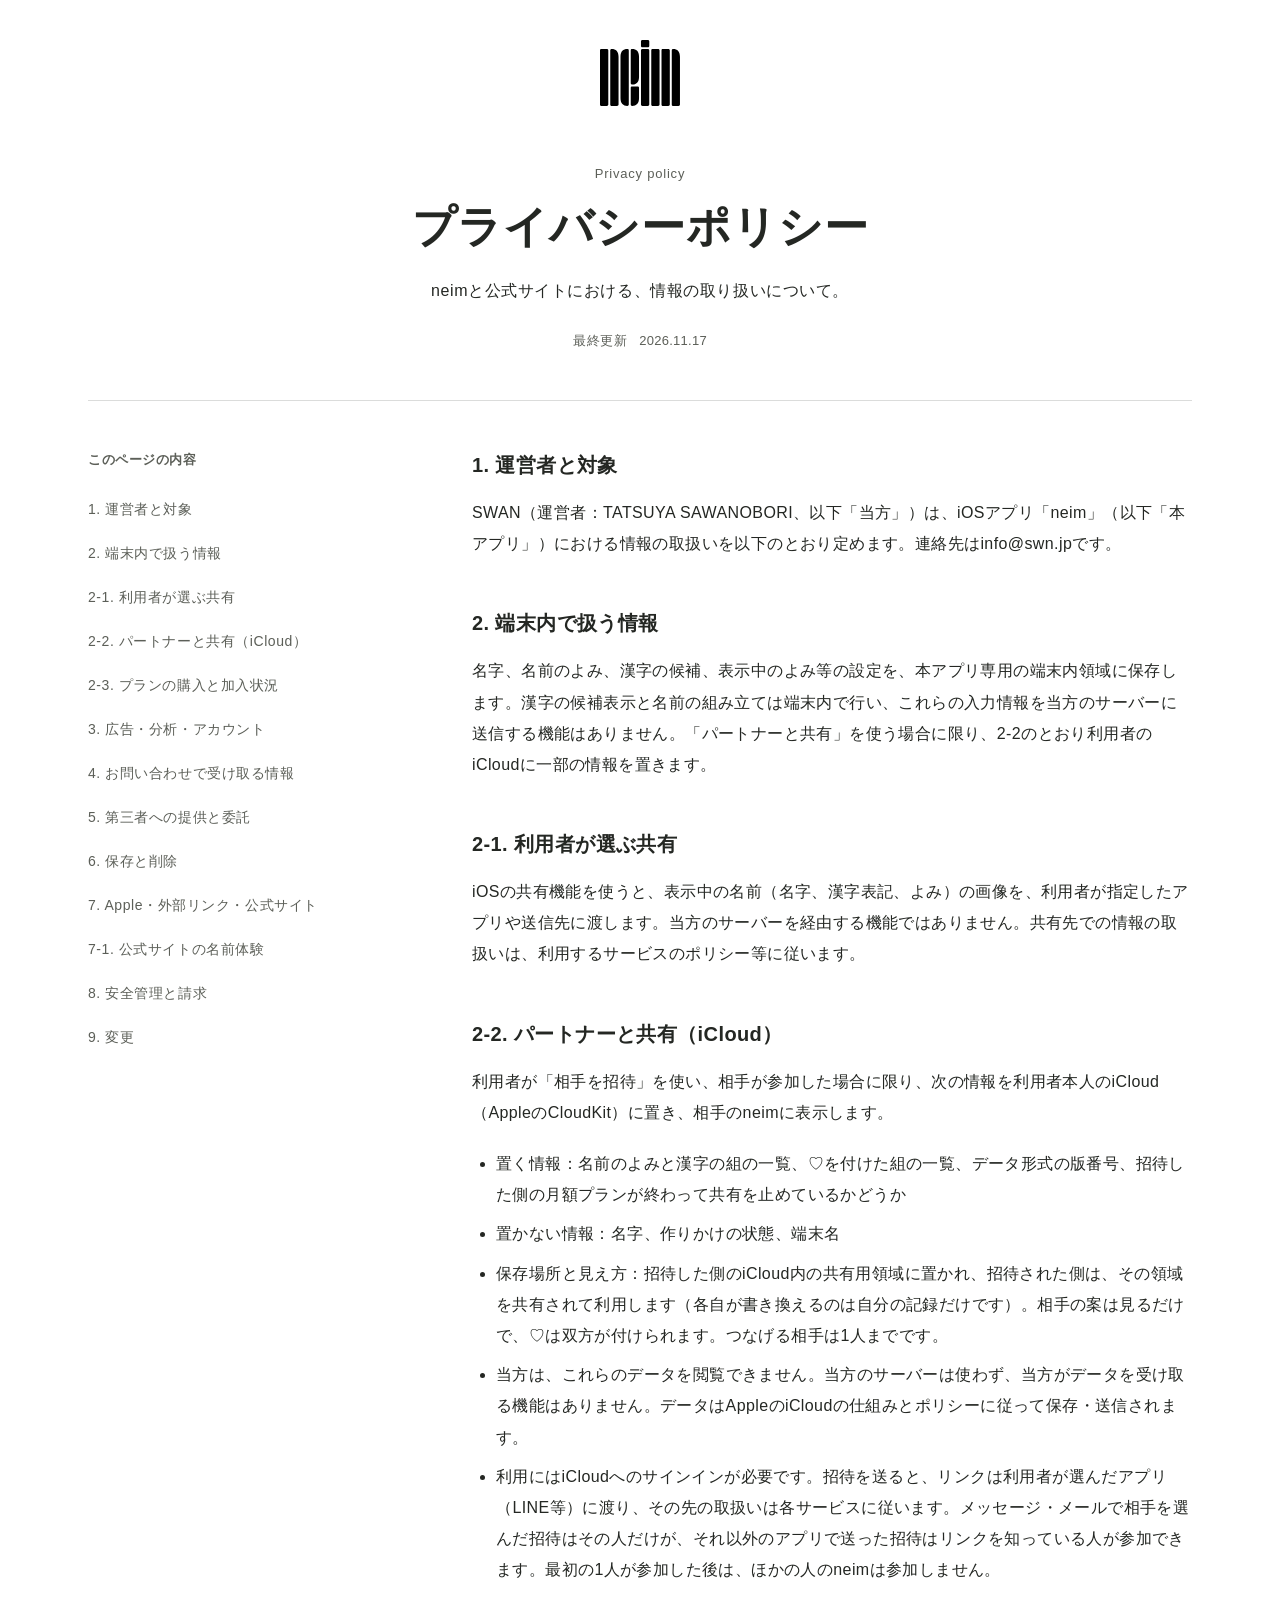
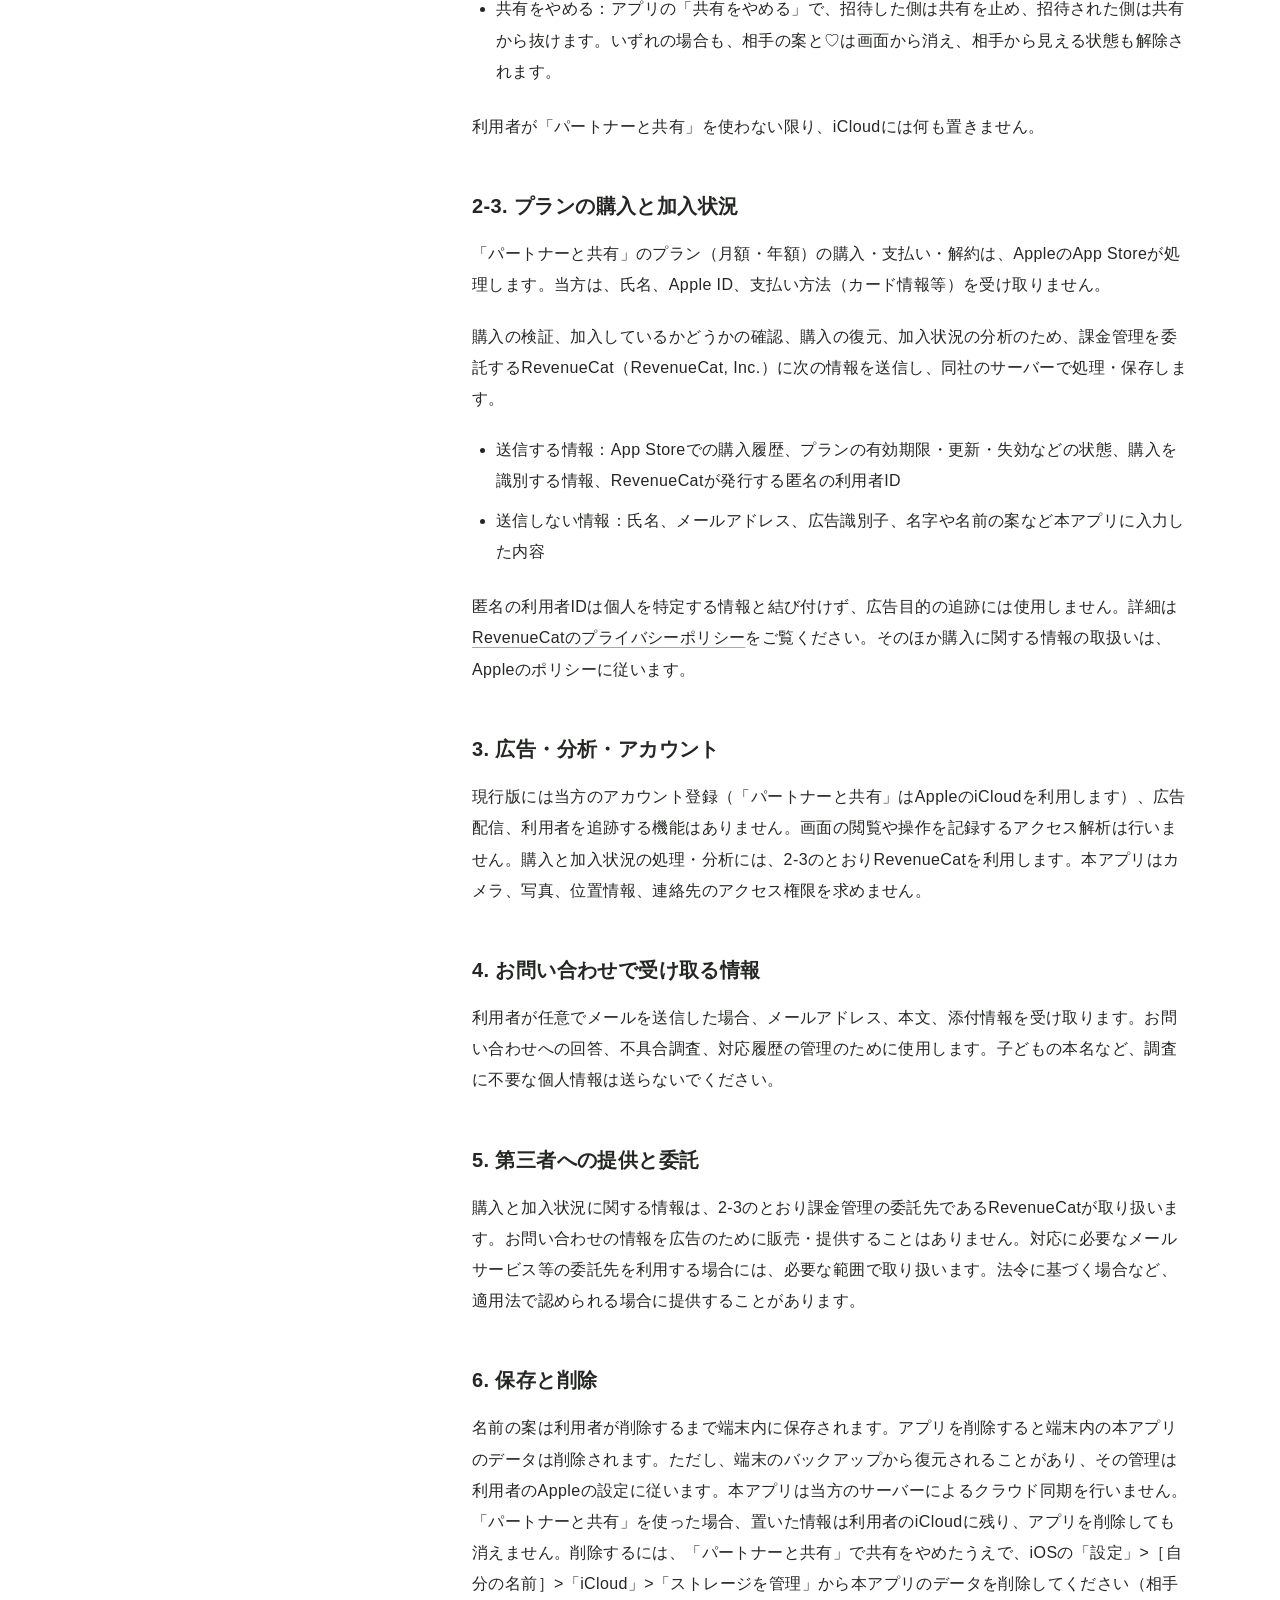
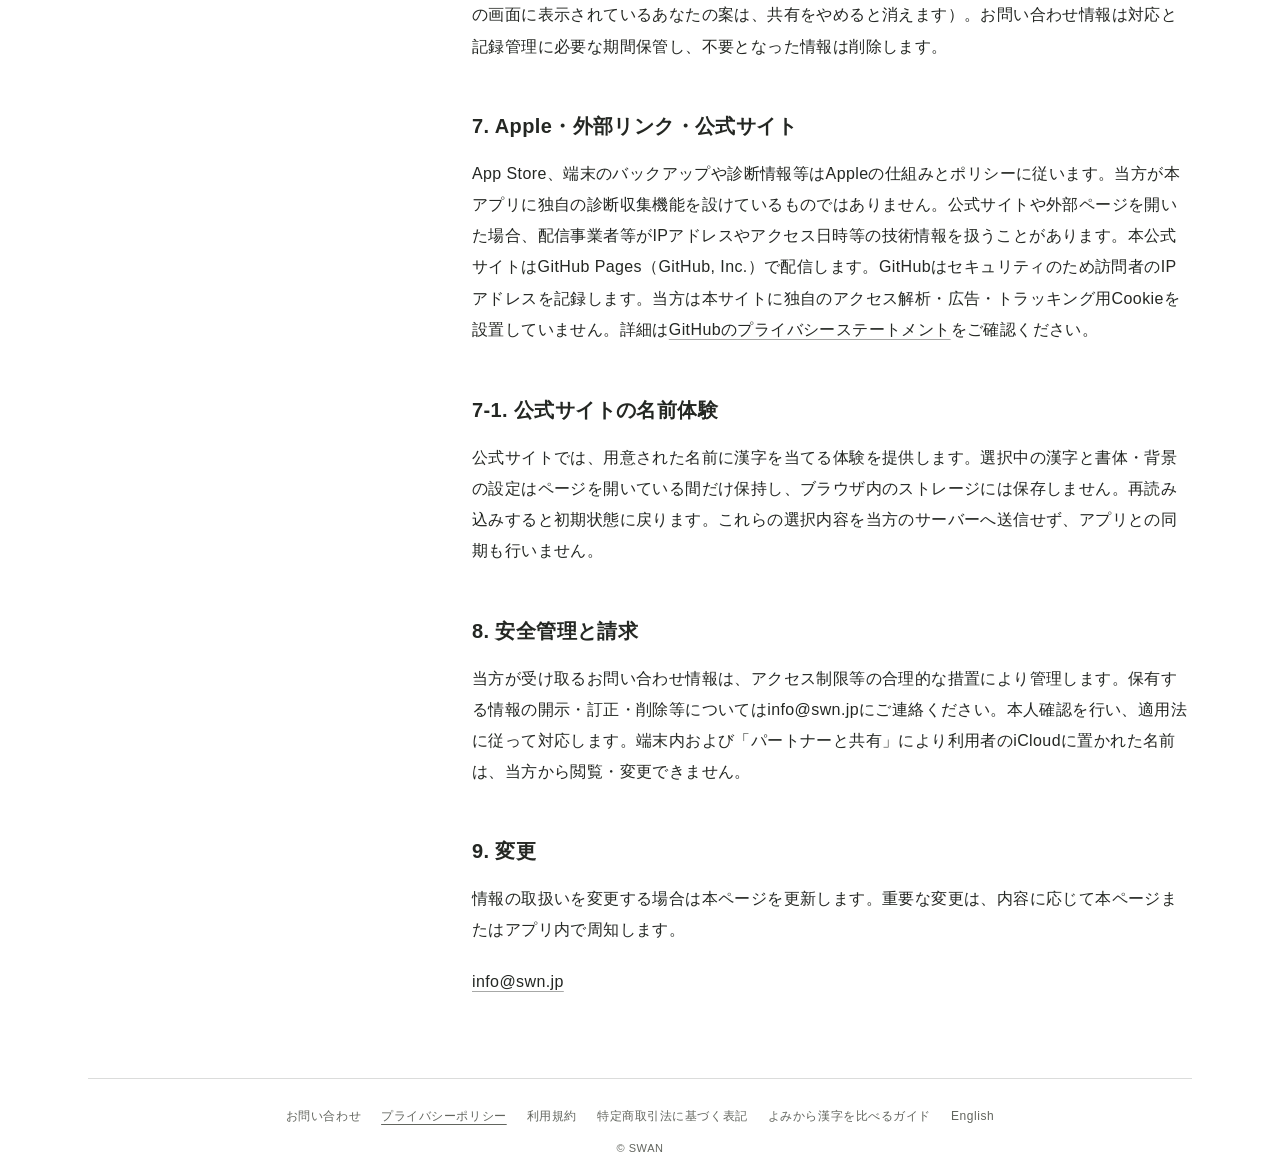
==== commit c1ac8195: "Publish terms for Share with Partner plans and the commerce disclosure" ====
--- a/privacy/index.html
+++ b/privacy/index.html
@@ -1 +1 @@
-<!DOCTYPE html><html lang="ja"> <head><meta charset="utf-8"><meta name="viewport" content="width=device-width, initial-scale=1, viewport-fit=cover"><meta name="theme-color" content="#fff"><meta name="description" content="neimと公式サイトにおける、情報の取り扱いについて。"><meta property="og:title" content="プライバシーポリシー ・ neim"><meta property="og:description" content="neimと公式サイトにおける、情報の取り扱いについて。"><meta property="og:image" content="https://neim.swn.jp/ogp/neim-og-free-v2-20261020.png"><meta property="og:type" content="website"><meta property="og:url" content="https://neim.swn.jp/privacy/"><meta property="og:site_name" content="neim"><meta property="og:image:width" content="1200"><meta property="og:image:height" content="630"><meta property="og:image:alt" content="neim 赤ちゃんの名前がしっくりくるアプリ 完全無料"><meta name="twitter:card" content="summary_large_image"><meta name="twitter:title" content="プライバシーポリシー ・ neim"><meta name="twitter:description" content="neimと公式サイトにおける、情報の取り扱いについて。"><meta name="twitter:image" content="https://neim.swn.jp/ogp/neim-og-free-v2-20261020.png"><link rel="icon" href="/icons/neim-black-favicon-32.png" type="image/png"><link rel="icon" href="/icons/neim.svg" type="image/svg+xml"><link rel="apple-touch-icon" href="/icons/neim-black-apple-touch-180.png"><link rel="canonical" href="https://neim.swn.jp/privacy/"><link rel="alternate" hreflang="ja" href="https://neim.swn.jp/privacy/"><link rel="alternate" hreflang="en" href="https://neim.swn.jp/en/privacy/"><link rel="alternate" hreflang="x-default" href="https://neim.swn.jp/privacy/"><title>プライバシーポリシー ・ neim</title><link rel="stylesheet" href="/_astro/Base._KjIJRC7.css"><link rel="stylesheet" href="/_astro/Legal.C8zB5rL5.css"></head> <body> <header class="site-header" data-astro-cid-os773jta> <a class="brand" href="/" aria-label="neim ホーム" data-astro-cid-os773jta> <img src="/icons/neim.svg" alt="" width="809" height="662" data-astro-cid-os773jta> </a>  </header> <script type="module">const e=document.querySelector("[data-site-menu]");if(e){let i=function(){r++,n?.cancel(),a=!1,e.open=!0,l()||(n=s.animate([{opacity:0,transform:"translateY(-6px)"},{opacity:1,transform:"translateY(0)"}],{duration:160,easing:"cubic-bezier(.42,0,.58,1)"}))};const c=e.querySelector("summary"),s=e.querySelector(".menu-links"),l=()=>matchMedia("(prefers-reduced-motion: reduce)").matches;let r=0,n=null,a=!1;async function o(t=!1){if(!e.open||a)return;const u=++r;if(a=!0,n?.cancel(),l()||(n=s.animate([{opacity:1,transform:"translateY(0)"},{opacity:0,transform:"translateY(-6px)"}],{duration:160,easing:"cubic-bezier(.42,0,.58,1)",fill:"forwards"}),await n.finished.catch(()=>{})),u!==r)return;const f=t&&e.contains(document.activeElement);e.open=!1,n?.cancel(),n=null,a=!1,f&&c.focus({preventScroll:!0})}c.addEventListener("click",t=>{t.preventDefault(),e.open&&!a?o():i()}),document.addEventListener("pointerdown",t=>{e.contains(t.target)||o()}),document.addEventListener("keydown",t=>{t.key==="Escape"&&e.open&&(t.preventDefault(),o(!0))}),e.addEventListener("focusout",t=>{t.relatedTarget&&!e.contains(t.relatedTarget)&&o()});const d=()=>{location.hash==="#contact"&&i()};d(),window.addEventListener("hashchange",d)}</script>  <main class="document-page" id="page-top" data-astro-cid-sxdiwdj4> <header class="document-heading" data-astro-cid-sxdiwdj4> <p class="page-label" lang="en" data-astro-cid-sxdiwdj4>Privacy policy</p> <h1 data-astro-cid-sxdiwdj4>プライバシーポリシー</h1> <p class="document-description" data-astro-cid-sxdiwdj4>neimと公式サイトにおける、情報の取り扱いについて。</p> <p class="document-date" data-astro-cid-sxdiwdj4>最終更新 <time datetime="2026-11-17" data-astro-cid-sxdiwdj4>2026.11.17</time></p> </header> <div class="document-layout" data-astro-cid-sxdiwdj4> <aside class="desktop-index" data-astro-cid-sxdiwdj4> <nav aria-label="このページの目次" data-astro-cid-sxdiwdj4> <p class="index-label" data-astro-cid-sxdiwdj4>このページの内容</p> <ol data-astro-cid-sxdiwdj4><li data-astro-cid-sxdiwdj4><a href="#section-1" data-astro-cid-sxdiwdj4>1. 運営者と対象</a></li><li data-astro-cid-sxdiwdj4><a href="#section-2" data-astro-cid-sxdiwdj4>2. 端末内で扱う情報</a></li><li data-astro-cid-sxdiwdj4><a href="#section-3" data-astro-cid-sxdiwdj4>2-1. 利用者が選ぶ共有</a></li><li data-astro-cid-sxdiwdj4><a href="#section-4" data-astro-cid-sxdiwdj4>2-2. パートナーと共有（iCloud）</a></li><li data-astro-cid-sxdiwdj4><a href="#section-5" data-astro-cid-sxdiwdj4>2-3. プランの購入と加入状況</a></li><li data-astro-cid-sxdiwdj4><a href="#section-6" data-astro-cid-sxdiwdj4>3. 広告・分析・アカウント</a></li><li data-astro-cid-sxdiwdj4><a href="#section-7" data-astro-cid-sxdiwdj4>4. お問い合わせで受け取る情報</a></li><li data-astro-cid-sxdiwdj4><a href="#section-8" data-astro-cid-sxdiwdj4>5. 第三者への提供と委託</a></li><li data-astro-cid-sxdiwdj4><a href="#section-9" data-astro-cid-sxdiwdj4>6. 保存と削除</a></li><li data-astro-cid-sxdiwdj4><a href="#section-10" data-astro-cid-sxdiwdj4>7. Apple・外部リンク・公式サイト</a></li><li data-astro-cid-sxdiwdj4><a href="#section-11" data-astro-cid-sxdiwdj4>7-1. 公式サイトの名前体験</a></li><li data-astro-cid-sxdiwdj4><a href="#section-12" data-astro-cid-sxdiwdj4>8. 安全管理と請求</a></li><li data-astro-cid-sxdiwdj4><a href="#section-13" data-astro-cid-sxdiwdj4>9. 変更</a></li></ol> </nav> </aside> <div class="document-reading" data-astro-cid-sxdiwdj4> <details class="mobile-index" data-astro-cid-sxdiwdj4> <summary data-astro-cid-sxdiwdj4>このページの内容<span aria-hidden="true" data-astro-cid-sxdiwdj4>＋</span></summary> <nav aria-label="このページの目次" data-astro-cid-sxdiwdj4><ol data-astro-cid-sxdiwdj4><li data-astro-cid-sxdiwdj4><a href="#section-1" data-astro-cid-sxdiwdj4>1. 運営者と対象</a></li><li data-astro-cid-sxdiwdj4><a href="#section-2" data-astro-cid-sxdiwdj4>2. 端末内で扱う情報</a></li><li data-astro-cid-sxdiwdj4><a href="#section-3" data-astro-cid-sxdiwdj4>2-1. 利用者が選ぶ共有</a></li><li data-astro-cid-sxdiwdj4><a href="#section-4" data-astro-cid-sxdiwdj4>2-2. パートナーと共有（iCloud）</a></li><li data-astro-cid-sxdiwdj4><a href="#section-5" data-astro-cid-sxdiwdj4>2-3. プランの購入と加入状況</a></li><li data-astro-cid-sxdiwdj4><a href="#section-6" data-astro-cid-sxdiwdj4>3. 広告・分析・アカウント</a></li><li data-astro-cid-sxdiwdj4><a href="#section-7" data-astro-cid-sxdiwdj4>4. お問い合わせで受け取る情報</a></li><li data-astro-cid-sxdiwdj4><a href="#section-8" data-astro-cid-sxdiwdj4>5. 第三者への提供と委託</a></li><li data-astro-cid-sxdiwdj4><a href="#section-9" data-astro-cid-sxdiwdj4>6. 保存と削除</a></li><li data-astro-cid-sxdiwdj4><a href="#section-10" data-astro-cid-sxdiwdj4>7. Apple・外部リンク・公式サイト</a></li><li data-astro-cid-sxdiwdj4><a href="#section-11" data-astro-cid-sxdiwdj4>7-1. 公式サイトの名前体験</a></li><li data-astro-cid-sxdiwdj4><a href="#section-12" data-astro-cid-sxdiwdj4>8. 安全管理と請求</a></li><li data-astro-cid-sxdiwdj4><a href="#section-13" data-astro-cid-sxdiwdj4>9. 変更</a></li></ol></nav> </details> <article class="document-content" aria-label="プライバシーポリシー" data-astro-cid-sxdiwdj4> <h2 id="section-1">1. 運営者と対象</h2> <p>SWAN（運営者：TATSUYA SAWANOBORI、以下「当方」）は、iOSアプリ「neim」（以下「本アプリ」）における情報の取扱いを以下のとおり定めます。連絡先はinfo@swn.jpです。</p> <h2 id="section-2">2. 端末内で扱う情報</h2> <p>名字、名前のよみ、漢字の候補、表示中のよみ等の設定を、本アプリ専用の端末内領域に保存します。漢字の候補表示と名前の組み立ては端末内で行い、これらの入力情報を当方のサーバーに送信する機能はありません。「パートナーと共有」を使う場合に限り、2-2のとおり利用者のiCloudに一部の情報を置きます。</p> <h2 id="section-3">2-1. 利用者が選ぶ共有</h2> <p>iOSの共有機能を使うと、表示中の名前（名字、漢字表記、よみ）の画像を、利用者が指定したアプリや送信先に渡します。当方のサーバーを経由する機能ではありません。共有先での情報の取扱いは、利用するサービスのポリシー等に従います。</p> <h2 id="section-4">2-2. パートナーと共有（iCloud）</h2> <p>利用者が「相手を招待」を使い、相手が参加した場合に限り、次の情報を利用者本人のiCloud（AppleのCloudKit）に置き、相手のneimに表示します。</p> <ul> <li>置く情報：名前のよみと漢字の組の一覧、♡を付けた組の一覧、データ形式の版番号、招待した側の月額プランが終わって共有を止めているかどうか</li> <li>置かない情報：名字、作りかけの状態、端末名</li> <li>保存場所と見え方：招待した側のiCloud内の共有用領域に置かれ、招待された側は、その領域を共有されて利用します（各自が書き換えるのは自分の記録だけです）。相手の案は見るだけで、♡は双方が付けられます。つなげる相手は1人までです。</li> <li>当方は、これらのデータを閲覧できません。当方のサーバーは使わず、当方がデータを受け取る機能はありません。データはAppleのiCloudの仕組みとポリシーに従って保存・送信されます。</li> <li>利用にはiCloudへのサインインが必要です。招待を送ると、リンクは利用者が選んだアプリ（LINE等）に渡り、その先の取扱いは各サービスに従います。メッセージ・メールで相手を選んだ招待はその人だけが、それ以外のアプリで送った招待はリンクを知っている人が参加できます。最初の1人が参加した後は、ほかの人のneimは参加しません。</li> <li>共有をやめる：アプリの「共有をやめる」で、招待した側は共有を止め、招待された側は共有から抜けます。いずれの場合も、相手の案と♡は画面から消え、相手から見える状態も解除されます。</li> </ul> <p>利用者が「パートナーと共有」を使わない限り、iCloudには何も置きません。</p> <h2 id="section-5">2-3. プランの購入と加入状況</h2> <p>「パートナーと共有」のプラン（月額・年額）の購入・支払い・解約は、AppleのApp Storeが処理します。当方は、氏名、Apple ID、支払い方法（カード情報等）を受け取りません。</p> <p>購入の検証、加入しているかどうかの確認、購入の復元、加入状況の分析のため、課金管理を委託するRevenueCat（RevenueCat, Inc.）に次の情報を送信し、同社のサーバーで処理・保存します。</p> <ul> <li>送信する情報：App Storeでの購入履歴、プランの有効期限・更新・失効などの状態、購入を識別する情報、RevenueCatが発行する匿名の利用者ID</li> <li>送信しない情報：氏名、メールアドレス、広告識別子、名字や名前の案など本アプリに入力した内容</li> </ul> <p>匿名の利用者IDは個人を特定する情報と結び付けず、広告目的の追跡には使用しません。詳細は<a href="https://www.revenuecat.com/privacy/" target="_blank" rel="noopener noreferrer">RevenueCatのプライバシーポリシー</a>をご覧ください。そのほか購入に関する情報の取扱いは、Appleのポリシーに従います。</p> <h2 id="section-6">3. 広告・分析・アカウント</h2> <p>現行版には当方のアカウント登録（「パートナーと共有」はAppleのiCloudを利用します）、広告配信、利用者を追跡する機能はありません。画面の閲覧や操作を記録するアクセス解析は行いません。購入と加入状況の処理・分析には、2-3のとおりRevenueCatを利用します。本アプリはカメラ、写真、位置情報、連絡先のアクセス権限を求めません。</p> <h2 id="section-7">4. お問い合わせで受け取る情報</h2> <p>利用者が任意でメールを送信した場合、メールアドレス、本文、添付情報を受け取ります。お問い合わせへの回答、不具合調査、対応履歴の管理のために使用します。子どもの本名など、調査に不要な個人情報は送らないでください。</p> <h2 id="section-8">5. 第三者への提供と委託</h2> <p>購入と加入状況に関する情報は、2-3のとおり課金管理の委託先であるRevenueCatが取り扱います。お問い合わせの情報を広告のために販売・提供することはありません。対応に必要なメールサービス等の委託先を利用する場合には、必要な範囲で取り扱います。法令に基づく場合など、適用法で認められる場合に提供することがあります。</p> <h2 id="section-9">6. 保存と削除</h2> <p>名前の案は利用者が削除するまで端末内に保存されます。アプリを削除すると端末内の本アプリのデータは削除されます。ただし、端末のバックアップから復元されることがあり、その管理は利用者のAppleの設定に従います。本アプリは当方のサーバーによるクラウド同期を行いません。「パートナーと共有」を使った場合、置いた情報は利用者のiCloudに残り、アプリを削除しても消えません。削除するには、「パートナーと共有」で共有をやめたうえで、iOSの「設定」>［自分の名前］>「iCloud」>「ストレージを管理」から本アプリのデータを削除してください（相手の画面に表示されているあなたの案は、共有をやめると消えます）。お問い合わせ情報は対応と記録管理に必要な期間保管し、不要となった情報は削除します。</p> <h2 id="section-10">7. Apple・外部リンク・公式サイト</h2> <p>App Store、端末のバックアップや診断情報等はAppleの仕組みとポリシーに従います。当方が本アプリに独自の診断収集機能を設けているものではありません。公式サイトや外部ページを開いた場合、配信事業者等がIPアドレスやアクセス日時等の技術情報を扱うことがあります。本公式サイトはGitHub Pages（GitHub, Inc.）で配信します。GitHubはセキュリティのため訪問者のIPアドレスを記録します。当方は本サイトに独自のアクセス解析・広告・トラッキング用Cookieを設置していません。詳細は<a href="https://docs.github.com/en/site-policy/privacy-policies/github-general-privacy-statement">GitHubのプライバシーステートメント</a>をご確認ください。</p> <h2 id="section-11">7-1. 公式サイトの名前体験</h2> <p>公式サイトでは、用意された名前に漢字を当てる体験を提供します。選択中の漢字と書体・背景の設定はページを開いている間だけ保持し、ブラウザ内のストレージには保存しません。再読み込みすると初期状態に戻ります。これらの選択内容を当方のサーバーへ送信せず、アプリとの同期も行いません。</p> <h2 id="section-12">8. 安全管理と請求</h2> <p>当方が受け取るお問い合わせ情報は、アクセス制限等の合理的な措置により管理します。保有する情報の開示・訂正・削除等についてはinfo@swn.jpにご連絡ください。本人確認を行い、適用法に従って対応します。端末内および「パートナーと共有」により利用者のiCloudに置かれた名前は、当方から閲覧・変更できません。</p> <h2 id="section-13">9. 変更</h2> <p>情報の取扱いを変更する場合は本ページを更新します。重要な変更は、内容に応じて本ページまたはアプリ内で周知します。</p> <p><a href="mailto:info@swn.jp">info@swn.jp</a></p> </article> </div> </div> </main>  <footer class="site-footer" data-astro-cid-3jjl35kl><nav aria-label="サイト情報" data-astro-cid-3jjl35kl><a id="contact" href="mailto:info@swn.jp?subject=neim" data-astro-cid-3jjl35kl>お問い合わせ</a><a href="/privacy/" aria-current="page" data-astro-cid-3jjl35kl>プライバシーポリシー</a><a href="/terms/" data-astro-cid-3jjl35kl>利用規約</a><a href="/guides/compare-kanji/" data-astro-cid-3jjl35kl>よみから漢字を比べるガイド</a><a href="/en/privacy/" data-astro-cid-3jjl35kl>English</a></nav><p data-astro-cid-3jjl35kl>© SWAN</p></footer> </body></html>+<!DOCTYPE html><html lang="ja"> <head><meta charset="utf-8"><meta name="viewport" content="width=device-width, initial-scale=1, viewport-fit=cover"><meta name="theme-color" content="#fff"><meta name="description" content="neimと公式サイトにおける、情報の取り扱いについて。"><meta property="og:title" content="プライバシーポリシー ・ neim"><meta property="og:description" content="neimと公式サイトにおける、情報の取り扱いについて。"><meta property="og:image" content="https://neim.swn.jp/ogp/neim-og-free-v2-20261020.png"><meta property="og:type" content="website"><meta property="og:url" content="https://neim.swn.jp/privacy/"><meta property="og:site_name" content="neim"><meta property="og:image:width" content="1200"><meta property="og:image:height" content="630"><meta property="og:image:alt" content="neim 赤ちゃんの名前がしっくりくるアプリ 完全無料"><meta name="twitter:card" content="summary_large_image"><meta name="twitter:title" content="プライバシーポリシー ・ neim"><meta name="twitter:description" content="neimと公式サイトにおける、情報の取り扱いについて。"><meta name="twitter:image" content="https://neim.swn.jp/ogp/neim-og-free-v2-20261020.png"><link rel="icon" href="/icons/neim-black-favicon-32.png" type="image/png"><link rel="icon" href="/icons/neim.svg" type="image/svg+xml"><link rel="apple-touch-icon" href="/icons/neim-black-apple-touch-180.png"><link rel="canonical" href="https://neim.swn.jp/privacy/"><link rel="alternate" hreflang="ja" href="https://neim.swn.jp/privacy/"><link rel="alternate" hreflang="en" href="https://neim.swn.jp/en/privacy/"><link rel="alternate" hreflang="x-default" href="https://neim.swn.jp/privacy/"><title>プライバシーポリシー ・ neim</title><link rel="stylesheet" href="/_astro/Base._KjIJRC7.css"><link rel="stylesheet" href="/_astro/Legal.C8zB5rL5.css"></head> <body> <header class="site-header" data-astro-cid-os773jta> <a class="brand" href="/" aria-label="neim ホーム" data-astro-cid-os773jta> <img src="/icons/neim.svg" alt="" width="809" height="662" data-astro-cid-os773jta> </a>  </header> <script type="module">const e=document.querySelector("[data-site-menu]");if(e){let i=function(){r++,n?.cancel(),a=!1,e.open=!0,l()||(n=s.animate([{opacity:0,transform:"translateY(-6px)"},{opacity:1,transform:"translateY(0)"}],{duration:160,easing:"cubic-bezier(.42,0,.58,1)"}))};const c=e.querySelector("summary"),s=e.querySelector(".menu-links"),l=()=>matchMedia("(prefers-reduced-motion: reduce)").matches;let r=0,n=null,a=!1;async function o(t=!1){if(!e.open||a)return;const u=++r;if(a=!0,n?.cancel(),l()||(n=s.animate([{opacity:1,transform:"translateY(0)"},{opacity:0,transform:"translateY(-6px)"}],{duration:160,easing:"cubic-bezier(.42,0,.58,1)",fill:"forwards"}),await n.finished.catch(()=>{})),u!==r)return;const f=t&&e.contains(document.activeElement);e.open=!1,n?.cancel(),n=null,a=!1,f&&c.focus({preventScroll:!0})}c.addEventListener("click",t=>{t.preventDefault(),e.open&&!a?o():i()}),document.addEventListener("pointerdown",t=>{e.contains(t.target)||o()}),document.addEventListener("keydown",t=>{t.key==="Escape"&&e.open&&(t.preventDefault(),o(!0))}),e.addEventListener("focusout",t=>{t.relatedTarget&&!e.contains(t.relatedTarget)&&o()});const d=()=>{location.hash==="#contact"&&i()};d(),window.addEventListener("hashchange",d)}</script>  <main class="document-page" id="page-top" data-astro-cid-sxdiwdj4> <header class="document-heading" data-astro-cid-sxdiwdj4> <p class="page-label" lang="en" data-astro-cid-sxdiwdj4>Privacy policy</p> <h1 data-astro-cid-sxdiwdj4>プライバシーポリシー</h1> <p class="document-description" data-astro-cid-sxdiwdj4>neimと公式サイトにおける、情報の取り扱いについて。</p> <p class="document-date" data-astro-cid-sxdiwdj4>最終更新 <time datetime="2026-11-17" data-astro-cid-sxdiwdj4>2026.11.17</time></p> </header> <div class="document-layout" data-astro-cid-sxdiwdj4> <aside class="desktop-index" data-astro-cid-sxdiwdj4> <nav aria-label="このページの目次" data-astro-cid-sxdiwdj4> <p class="index-label" data-astro-cid-sxdiwdj4>このページの内容</p> <ol data-astro-cid-sxdiwdj4><li data-astro-cid-sxdiwdj4><a href="#section-1" data-astro-cid-sxdiwdj4>1. 運営者と対象</a></li><li data-astro-cid-sxdiwdj4><a href="#section-2" data-astro-cid-sxdiwdj4>2. 端末内で扱う情報</a></li><li data-astro-cid-sxdiwdj4><a href="#section-3" data-astro-cid-sxdiwdj4>2-1. 利用者が選ぶ共有</a></li><li data-astro-cid-sxdiwdj4><a href="#section-4" data-astro-cid-sxdiwdj4>2-2. パートナーと共有（iCloud）</a></li><li data-astro-cid-sxdiwdj4><a href="#section-5" data-astro-cid-sxdiwdj4>2-3. プランの購入と加入状況</a></li><li data-astro-cid-sxdiwdj4><a href="#section-6" data-astro-cid-sxdiwdj4>3. 広告・分析・アカウント</a></li><li data-astro-cid-sxdiwdj4><a href="#section-7" data-astro-cid-sxdiwdj4>4. お問い合わせで受け取る情報</a></li><li data-astro-cid-sxdiwdj4><a href="#section-8" data-astro-cid-sxdiwdj4>5. 第三者への提供と委託</a></li><li data-astro-cid-sxdiwdj4><a href="#section-9" data-astro-cid-sxdiwdj4>6. 保存と削除</a></li><li data-astro-cid-sxdiwdj4><a href="#section-10" data-astro-cid-sxdiwdj4>7. Apple・外部リンク・公式サイト</a></li><li data-astro-cid-sxdiwdj4><a href="#section-11" data-astro-cid-sxdiwdj4>7-1. 公式サイトの名前体験</a></li><li data-astro-cid-sxdiwdj4><a href="#section-12" data-astro-cid-sxdiwdj4>8. 安全管理と請求</a></li><li data-astro-cid-sxdiwdj4><a href="#section-13" data-astro-cid-sxdiwdj4>9. 変更</a></li></ol> </nav> </aside> <div class="document-reading" data-astro-cid-sxdiwdj4> <details class="mobile-index" data-astro-cid-sxdiwdj4> <summary data-astro-cid-sxdiwdj4>このページの内容<span aria-hidden="true" data-astro-cid-sxdiwdj4>＋</span></summary> <nav aria-label="このページの目次" data-astro-cid-sxdiwdj4><ol data-astro-cid-sxdiwdj4><li data-astro-cid-sxdiwdj4><a href="#section-1" data-astro-cid-sxdiwdj4>1. 運営者と対象</a></li><li data-astro-cid-sxdiwdj4><a href="#section-2" data-astro-cid-sxdiwdj4>2. 端末内で扱う情報</a></li><li data-astro-cid-sxdiwdj4><a href="#section-3" data-astro-cid-sxdiwdj4>2-1. 利用者が選ぶ共有</a></li><li data-astro-cid-sxdiwdj4><a href="#section-4" data-astro-cid-sxdiwdj4>2-2. パートナーと共有（iCloud）</a></li><li data-astro-cid-sxdiwdj4><a href="#section-5" data-astro-cid-sxdiwdj4>2-3. プランの購入と加入状況</a></li><li data-astro-cid-sxdiwdj4><a href="#section-6" data-astro-cid-sxdiwdj4>3. 広告・分析・アカウント</a></li><li data-astro-cid-sxdiwdj4><a href="#section-7" data-astro-cid-sxdiwdj4>4. お問い合わせで受け取る情報</a></li><li data-astro-cid-sxdiwdj4><a href="#section-8" data-astro-cid-sxdiwdj4>5. 第三者への提供と委託</a></li><li data-astro-cid-sxdiwdj4><a href="#section-9" data-astro-cid-sxdiwdj4>6. 保存と削除</a></li><li data-astro-cid-sxdiwdj4><a href="#section-10" data-astro-cid-sxdiwdj4>7. Apple・外部リンク・公式サイト</a></li><li data-astro-cid-sxdiwdj4><a href="#section-11" data-astro-cid-sxdiwdj4>7-1. 公式サイトの名前体験</a></li><li data-astro-cid-sxdiwdj4><a href="#section-12" data-astro-cid-sxdiwdj4>8. 安全管理と請求</a></li><li data-astro-cid-sxdiwdj4><a href="#section-13" data-astro-cid-sxdiwdj4>9. 変更</a></li></ol></nav> </details> <article class="document-content" aria-label="プライバシーポリシー" data-astro-cid-sxdiwdj4> <h2 id="section-1">1. 運営者と対象</h2> <p>SWAN（運営者：TATSUYA SAWANOBORI、以下「当方」）は、iOSアプリ「neim」（以下「本アプリ」）における情報の取扱いを以下のとおり定めます。連絡先はinfo@swn.jpです。</p> <h2 id="section-2">2. 端末内で扱う情報</h2> <p>名字、名前のよみ、漢字の候補、表示中のよみ等の設定を、本アプリ専用の端末内領域に保存します。漢字の候補表示と名前の組み立ては端末内で行い、これらの入力情報を当方のサーバーに送信する機能はありません。「パートナーと共有」を使う場合に限り、2-2のとおり利用者のiCloudに一部の情報を置きます。</p> <h2 id="section-3">2-1. 利用者が選ぶ共有</h2> <p>iOSの共有機能を使うと、表示中の名前（名字、漢字表記、よみ）の画像を、利用者が指定したアプリや送信先に渡します。当方のサーバーを経由する機能ではありません。共有先での情報の取扱いは、利用するサービスのポリシー等に従います。</p> <h2 id="section-4">2-2. パートナーと共有（iCloud）</h2> <p>利用者が「相手を招待」を使い、相手が参加した場合に限り、次の情報を利用者本人のiCloud（AppleのCloudKit）に置き、相手のneimに表示します。</p> <ul> <li>置く情報：名前のよみと漢字の組の一覧、♡を付けた組の一覧、データ形式の版番号、招待した側の月額プランが終わって共有を止めているかどうか</li> <li>置かない情報：名字、作りかけの状態、端末名</li> <li>保存場所と見え方：招待した側のiCloud内の共有用領域に置かれ、招待された側は、その領域を共有されて利用します（各自が書き換えるのは自分の記録だけです）。相手の案は見るだけで、♡は双方が付けられます。つなげる相手は1人までです。</li> <li>当方は、これらのデータを閲覧できません。当方のサーバーは使わず、当方がデータを受け取る機能はありません。データはAppleのiCloudの仕組みとポリシーに従って保存・送信されます。</li> <li>利用にはiCloudへのサインインが必要です。招待を送ると、リンクは利用者が選んだアプリ（LINE等）に渡り、その先の取扱いは各サービスに従います。メッセージ・メールで相手を選んだ招待はその人だけが、それ以外のアプリで送った招待はリンクを知っている人が参加できます。最初の1人が参加した後は、ほかの人のneimは参加しません。</li> <li>共有をやめる：アプリの「共有をやめる」で、招待した側は共有を止め、招待された側は共有から抜けます。いずれの場合も、相手の案と♡は画面から消え、相手から見える状態も解除されます。</li> </ul> <p>利用者が「パートナーと共有」を使わない限り、iCloudには何も置きません。</p> <h2 id="section-5">2-3. プランの購入と加入状況</h2> <p>「パートナーと共有」のプラン（月額・年額）の購入・支払い・解約は、AppleのApp Storeが処理します。当方は、氏名、Apple ID、支払い方法（カード情報等）を受け取りません。</p> <p>購入の検証、加入しているかどうかの確認、購入の復元、加入状況の分析のため、課金管理を委託するRevenueCat（RevenueCat, Inc.）に次の情報を送信し、同社のサーバーで処理・保存します。</p> <ul> <li>送信する情報：App Storeでの購入履歴、プランの有効期限・更新・失効などの状態、購入を識別する情報、RevenueCatが発行する匿名の利用者ID</li> <li>送信しない情報：氏名、メールアドレス、広告識別子、名字や名前の案など本アプリに入力した内容</li> </ul> <p>匿名の利用者IDは個人を特定する情報と結び付けず、広告目的の追跡には使用しません。詳細は<a href="https://www.revenuecat.com/privacy/" target="_blank" rel="noopener noreferrer">RevenueCatのプライバシーポリシー</a>をご覧ください。そのほか購入に関する情報の取扱いは、Appleのポリシーに従います。</p> <h2 id="section-6">3. 広告・分析・アカウント</h2> <p>現行版には当方のアカウント登録（「パートナーと共有」はAppleのiCloudを利用します）、広告配信、利用者を追跡する機能はありません。画面の閲覧や操作を記録するアクセス解析は行いません。購入と加入状況の処理・分析には、2-3のとおりRevenueCatを利用します。本アプリはカメラ、写真、位置情報、連絡先のアクセス権限を求めません。</p> <h2 id="section-7">4. お問い合わせで受け取る情報</h2> <p>利用者が任意でメールを送信した場合、メールアドレス、本文、添付情報を受け取ります。お問い合わせへの回答、不具合調査、対応履歴の管理のために使用します。子どもの本名など、調査に不要な個人情報は送らないでください。</p> <h2 id="section-8">5. 第三者への提供と委託</h2> <p>購入と加入状況に関する情報は、2-3のとおり課金管理の委託先であるRevenueCatが取り扱います。お問い合わせの情報を広告のために販売・提供することはありません。対応に必要なメールサービス等の委託先を利用する場合には、必要な範囲で取り扱います。法令に基づく場合など、適用法で認められる場合に提供することがあります。</p> <h2 id="section-9">6. 保存と削除</h2> <p>名前の案は利用者が削除するまで端末内に保存されます。アプリを削除すると端末内の本アプリのデータは削除されます。ただし、端末のバックアップから復元されることがあり、その管理は利用者のAppleの設定に従います。本アプリは当方のサーバーによるクラウド同期を行いません。「パートナーと共有」を使った場合、置いた情報は利用者のiCloudに残り、アプリを削除しても消えません。削除するには、「パートナーと共有」で共有をやめたうえで、iOSの「設定」>［自分の名前］>「iCloud」>「ストレージを管理」から本アプリのデータを削除してください（相手の画面に表示されているあなたの案は、共有をやめると消えます）。お問い合わせ情報は対応と記録管理に必要な期間保管し、不要となった情報は削除します。</p> <h2 id="section-10">7. Apple・外部リンク・公式サイト</h2> <p>App Store、端末のバックアップや診断情報等はAppleの仕組みとポリシーに従います。当方が本アプリに独自の診断収集機能を設けているものではありません。公式サイトや外部ページを開いた場合、配信事業者等がIPアドレスやアクセス日時等の技術情報を扱うことがあります。本公式サイトはGitHub Pages（GitHub, Inc.）で配信します。GitHubはセキュリティのため訪問者のIPアドレスを記録します。当方は本サイトに独自のアクセス解析・広告・トラッキング用Cookieを設置していません。詳細は<a href="https://docs.github.com/en/site-policy/privacy-policies/github-general-privacy-statement">GitHubのプライバシーステートメント</a>をご確認ください。</p> <h2 id="section-11">7-1. 公式サイトの名前体験</h2> <p>公式サイトでは、用意された名前に漢字を当てる体験を提供します。選択中の漢字と書体・背景の設定はページを開いている間だけ保持し、ブラウザ内のストレージには保存しません。再読み込みすると初期状態に戻ります。これらの選択内容を当方のサーバーへ送信せず、アプリとの同期も行いません。</p> <h2 id="section-12">8. 安全管理と請求</h2> <p>当方が受け取るお問い合わせ情報は、アクセス制限等の合理的な措置により管理します。保有する情報の開示・訂正・削除等についてはinfo@swn.jpにご連絡ください。本人確認を行い、適用法に従って対応します。端末内および「パートナーと共有」により利用者のiCloudに置かれた名前は、当方から閲覧・変更できません。</p> <h2 id="section-13">9. 変更</h2> <p>情報の取扱いを変更する場合は本ページを更新します。重要な変更は、内容に応じて本ページまたはアプリ内で周知します。</p> <p><a href="mailto:info@swn.jp">info@swn.jp</a></p> </article> </div> </div> </main>  <footer class="site-footer" data-astro-cid-3jjl35kl><nav aria-label="サイト情報" data-astro-cid-3jjl35kl><a id="contact" href="mailto:info@swn.jp?subject=neim" data-astro-cid-3jjl35kl>お問い合わせ</a><a href="/privacy/" aria-current="page" data-astro-cid-3jjl35kl>プライバシーポリシー</a><a href="/terms/" data-astro-cid-3jjl35kl>利用規約</a><a href="/commerce/" data-astro-cid-3jjl35kl>特定商取引法に基づく表記</a><a href="/guides/compare-kanji/" data-astro-cid-3jjl35kl>よみから漢字を比べるガイド</a><a href="/en/privacy/" data-astro-cid-3jjl35kl>English</a></nav><p data-astro-cid-3jjl35kl>© SWAN</p></footer> </body></html>
